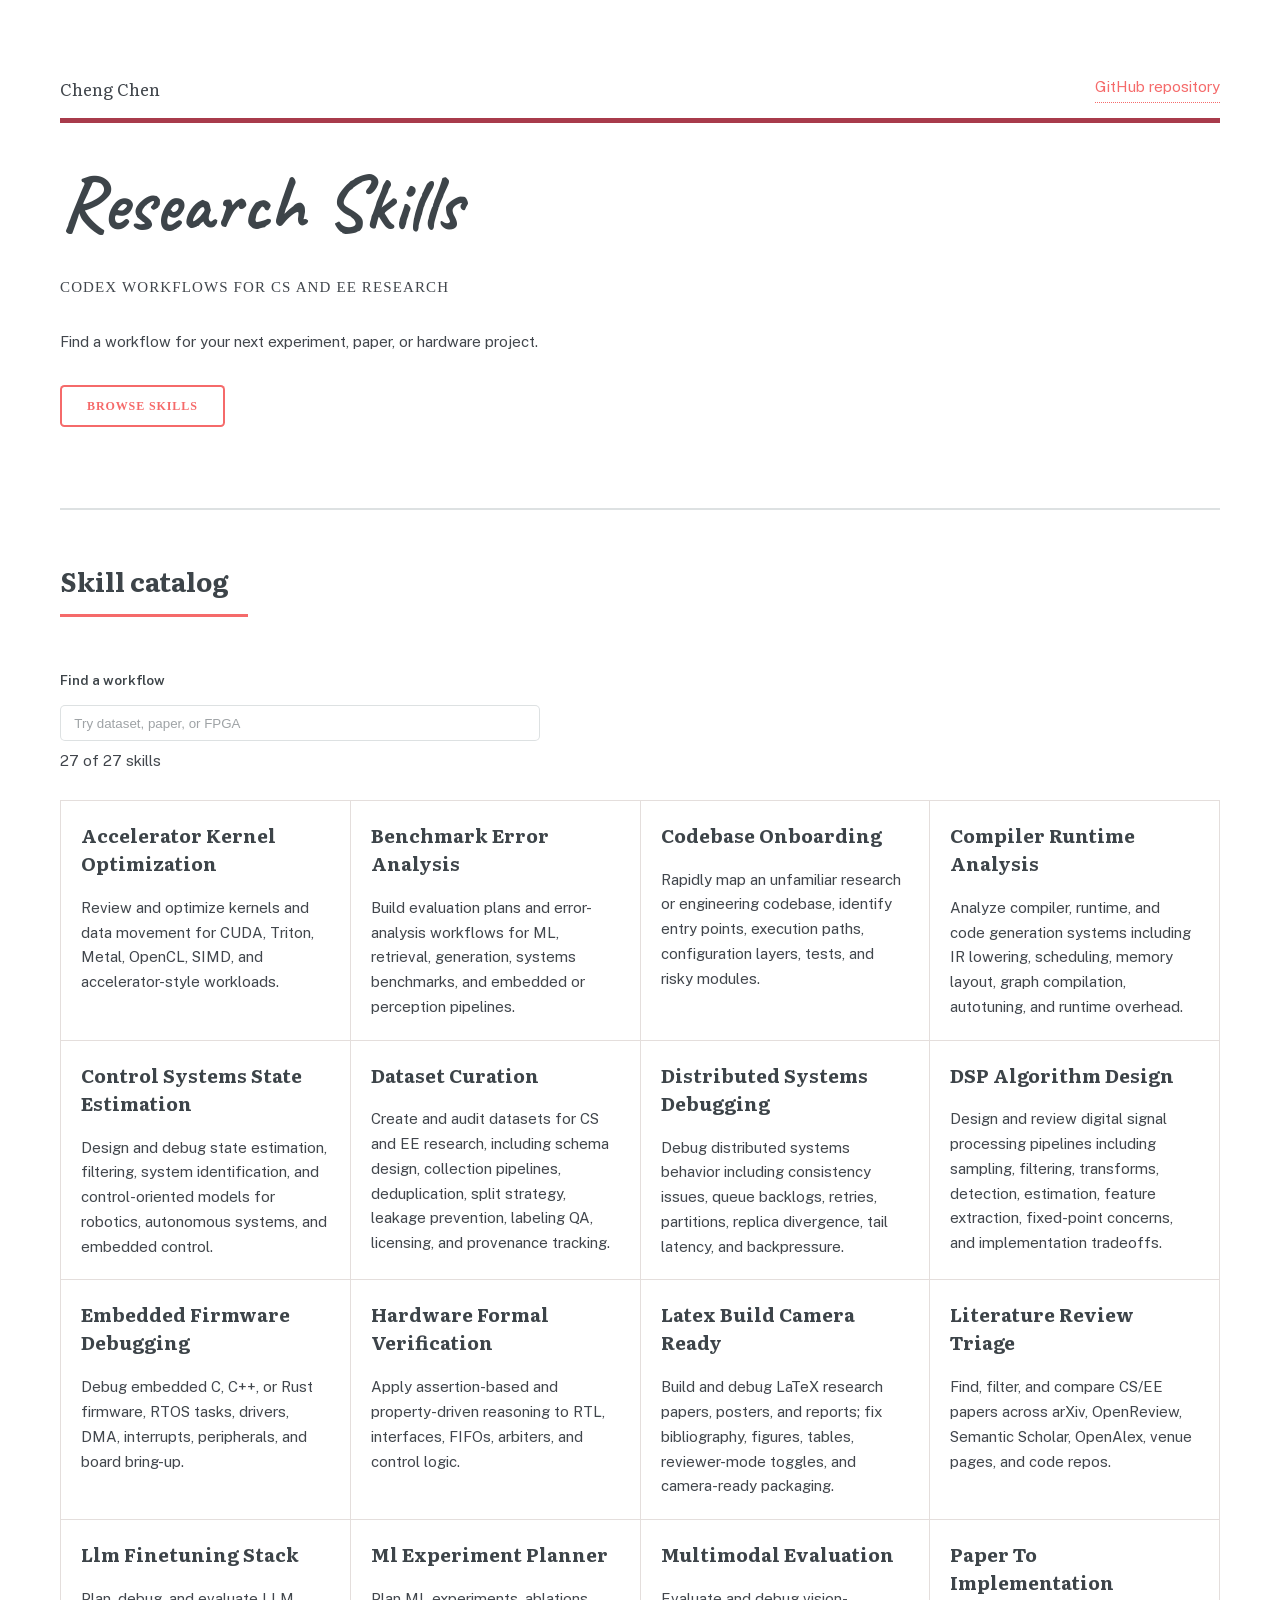
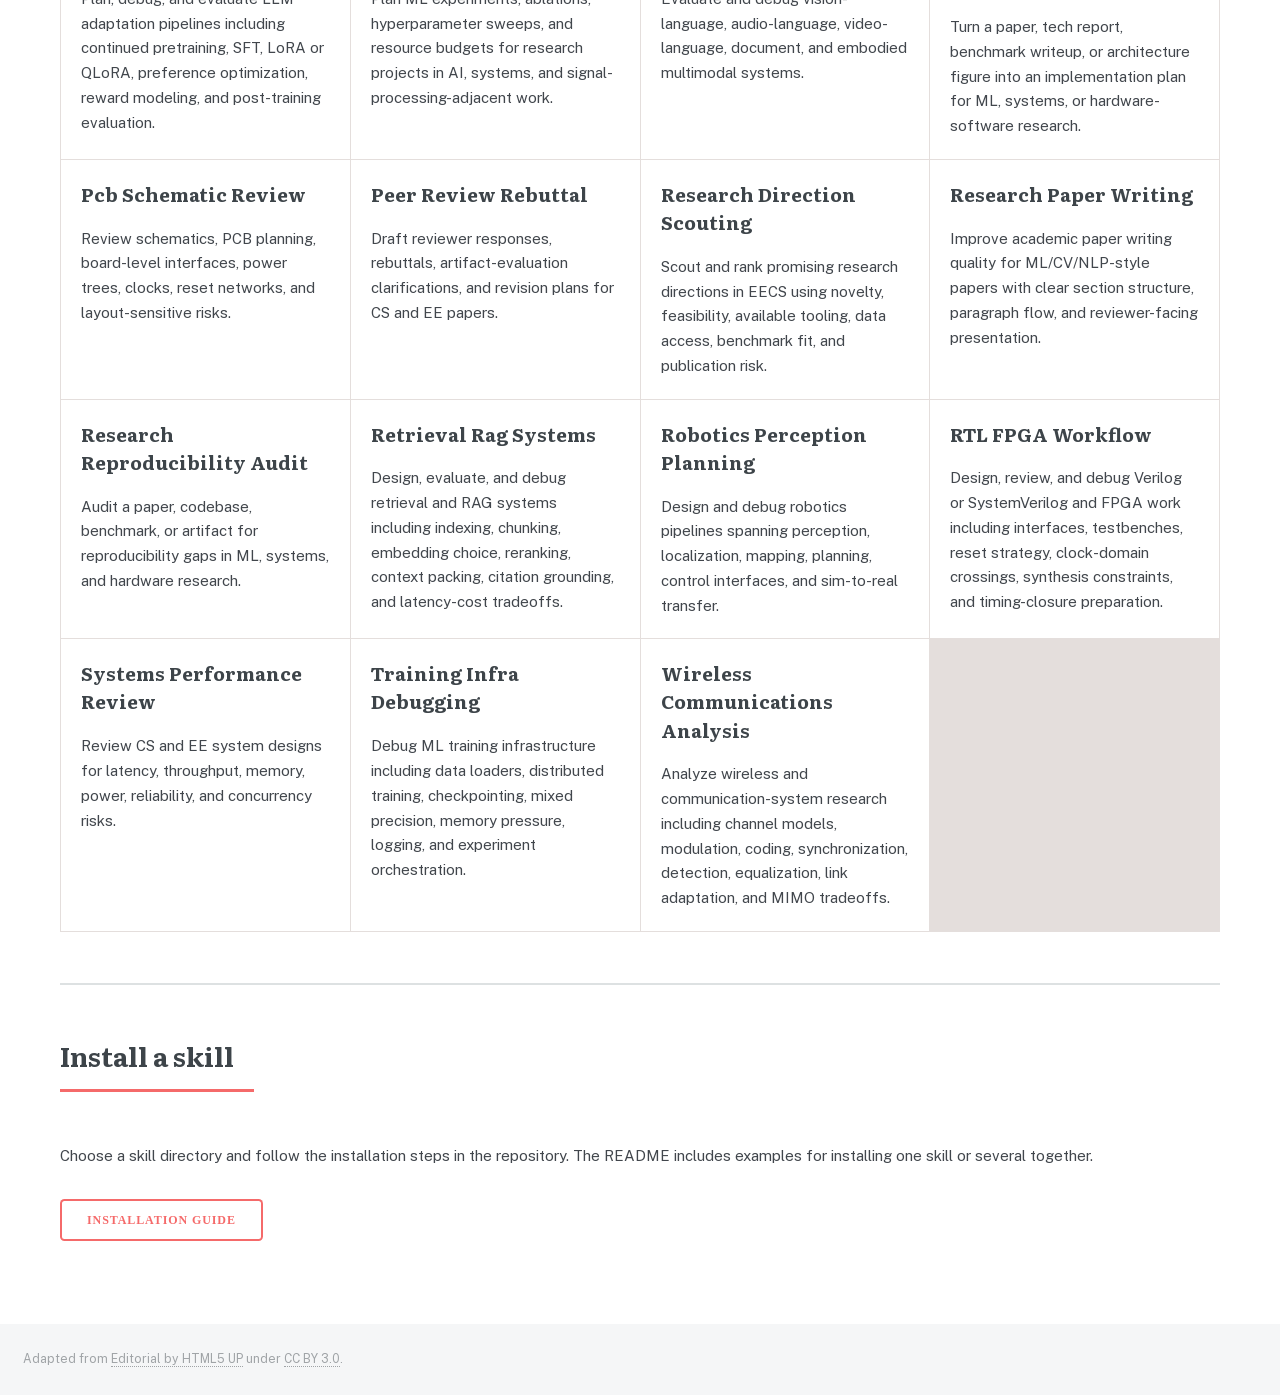
==== docs/showcase/index.html @ aec59385 "Add the refreshed Editorial skill catalog showcase" ====
<!DOCTYPE html>
<!-- Adapted from Editorial by HTML5 UP, CC BY 3.0. -->
<html lang="en">
<head>
  <meta charset="utf-8">
  <meta name="viewport" content="width=device-width, initial-scale=1">
  <meta name="description" content="Browse reusable Codex workflows for computer science and electrical engineering research.">
  <title>Research Skills · CS and EE workflows</title>
  <link rel="stylesheet" href="./assets/vendor/editorial/main.css">
  <link rel="stylesheet" href="./assets/css/project-templates.css?v=projects-2">
  <script defer src="./assets/js/skills-catalog.js"></script>
</head>
<body data-project="research-skills">
  <div id="wrapper">
    <main id="main">
      <div class="inner">
        <header id="header">
          <a href="https://ceasonen.github.io/#projects" class="logo">Cheng Chen</a>
          <a href="https://github.com/ceasonen/research-skills">GitHub repository</a>
        </header>
        <section id="banner">
          <div class="content">
            <header><h1>Research Skills</h1><p>Codex workflows for CS and EE research</p></header>
            <p>Find a workflow for your next experiment, paper, or hardware project.</p>
            <ul class="actions"><li><a href="#catalog" class="button big">Browse skills</a></li></ul>
          </div>
        </section>
        <section id="catalog">
          <header class="major"><h2>Skill catalog</h2></header>
          <div class="skill-search" id="catalog-controls" hidden>
            <label for="skill-query">Find a workflow</label>
            <input id="skill-query" type="search" placeholder="Try dataset, paper, or FPGA">
            <p id="skill-count" role="status"></p>
          </div>
          <div class="posts">
            <article data-skill>
              <h3><a href="https://github.com/ceasonen/research-skills/tree/main/skills/accelerator-kernel-optimization">Accelerator Kernel Optimization</a></h3>
              <p>Review and optimize kernels and data movement for CUDA, Triton, Metal, OpenCL, SIMD, and accelerator-style workloads.</p>
            </article>
            <article data-skill>
              <h3><a href="https://github.com/ceasonen/research-skills/tree/main/skills/benchmark-error-analysis">Benchmark Error Analysis</a></h3>
              <p>Build evaluation plans and error-analysis workflows for ML, retrieval, generation, systems benchmarks, and embedded or perception pipelines.</p>
            </article>
            <article data-skill>
              <h3><a href="https://github.com/ceasonen/research-skills/tree/main/skills/codebase-onboarding">Codebase Onboarding</a></h3>
              <p>Rapidly map an unfamiliar research or engineering codebase, identify entry points, execution paths, configuration layers, tests, and risky modules.</p>
            </article>
            <article data-skill>
              <h3><a href="https://github.com/ceasonen/research-skills/tree/main/skills/compiler-runtime-analysis">Compiler Runtime Analysis</a></h3>
              <p>Analyze compiler, runtime, and code generation systems including IR lowering, scheduling, memory layout, graph compilation, autotuning, and runtime overhead.</p>
            </article>
            <article data-skill>
              <h3><a href="https://github.com/ceasonen/research-skills/tree/main/skills/control-systems-state-estimation">Control Systems State Estimation</a></h3>
              <p>Design and debug state estimation, filtering, system identification, and control-oriented models for robotics, autonomous systems, and embedded control.</p>
            </article>
            <article data-skill>
              <h3><a href="https://github.com/ceasonen/research-skills/tree/main/skills/dataset-curation">Dataset Curation</a></h3>
              <p>Create and audit datasets for CS and EE research, including schema design, collection pipelines, deduplication, split strategy, leakage prevention, labeling QA, licensing, and provenance tracking.</p>
            </article>
            <article data-skill>
              <h3><a href="https://github.com/ceasonen/research-skills/tree/main/skills/distributed-systems-debugging">Distributed Systems Debugging</a></h3>
              <p>Debug distributed systems behavior including consistency issues, queue backlogs, retries, partitions, replica divergence, tail latency, and backpressure.</p>
            </article>
            <article data-skill>
              <h3><a href="https://github.com/ceasonen/research-skills/tree/main/skills/dsp-algorithm-design">DSP Algorithm Design</a></h3>
              <p>Design and review digital signal processing pipelines including sampling, filtering, transforms, detection, estimation, feature extraction, fixed-point concerns, and implementation tradeoffs.</p>
            </article>
            <article data-skill>
              <h3><a href="https://github.com/ceasonen/research-skills/tree/main/skills/embedded-firmware-debugging">Embedded Firmware Debugging</a></h3>
              <p>Debug embedded C, C++, or Rust firmware, RTOS tasks, drivers, DMA, interrupts, peripherals, and board bring-up.</p>
            </article>
            <article data-skill>
              <h3><a href="https://github.com/ceasonen/research-skills/tree/main/skills/hardware-formal-verification">Hardware Formal Verification</a></h3>
              <p>Apply assertion-based and property-driven reasoning to RTL, interfaces, FIFOs, arbiters, and control logic.</p>
            </article>
            <article data-skill>
              <h3><a href="https://github.com/ceasonen/research-skills/tree/main/skills/latex-build-camera-ready">Latex Build Camera Ready</a></h3>
              <p>Build and debug LaTeX research papers, posters, and reports; fix bibliography, figures, tables, reviewer-mode toggles, and camera-ready packaging.</p>
            </article>
            <article data-skill>
              <h3><a href="https://github.com/ceasonen/research-skills/tree/main/skills/literature-review-triage">Literature Review Triage</a></h3>
              <p>Find, filter, and compare CS/EE papers across arXiv, OpenReview, Semantic Scholar, OpenAlex, venue pages, and code repos.</p>
            </article>
            <article data-skill>
              <h3><a href="https://github.com/ceasonen/research-skills/tree/main/skills/llm-finetuning-stack">Llm Finetuning Stack</a></h3>
              <p>Plan, debug, and evaluate LLM adaptation pipelines including continued pretraining, SFT, LoRA or QLoRA, preference optimization, reward modeling, and post-training evaluation.</p>
            </article>
            <article data-skill>
              <h3><a href="https://github.com/ceasonen/research-skills/tree/main/skills/ml-experiment-planner">Ml Experiment Planner</a></h3>
              <p>Plan ML experiments, ablations, hyperparameter sweeps, and resource budgets for research projects in AI, systems, and signal-processing-adjacent work.</p>
            </article>
            <article data-skill>
              <h3><a href="https://github.com/ceasonen/research-skills/tree/main/skills/multimodal-evaluation">Multimodal Evaluation</a></h3>
              <p>Evaluate and debug vision-language, audio-language, video-language, document, and embodied multimodal systems.</p>
            </article>
            <article data-skill>
              <h3><a href="https://github.com/ceasonen/research-skills/tree/main/skills/paper-to-implementation">Paper To Implementation</a></h3>
              <p>Turn a paper, tech report, benchmark writeup, or architecture figure into an implementation plan for ML, systems, or hardware-software research.</p>
            </article>
            <article data-skill>
              <h3><a href="https://github.com/ceasonen/research-skills/tree/main/skills/pcb-schematic-review">Pcb Schematic Review</a></h3>
              <p>Review schematics, PCB planning, board-level interfaces, power trees, clocks, reset networks, and layout-sensitive risks.</p>
            </article>
            <article data-skill>
              <h3><a href="https://github.com/ceasonen/research-skills/tree/main/skills/peer-review-rebuttal">Peer Review Rebuttal</a></h3>
              <p>Draft reviewer responses, rebuttals, artifact-evaluation clarifications, and revision plans for CS and EE papers.</p>
            </article>
            <article data-skill>
              <h3><a href="https://github.com/ceasonen/research-skills/tree/main/skills/research-direction-scouting">Research Direction Scouting</a></h3>
              <p>Scout and rank promising research directions in EECS using novelty, feasibility, available tooling, data access, benchmark fit, and publication risk.</p>
            </article>
            <article data-skill>
              <h3><a href="https://github.com/ceasonen/research-skills/tree/main/skills/research-paper-writing">Research Paper Writing</a></h3>
              <p>Improve academic paper writing quality for ML/CV/NLP-style papers with clear section structure, paragraph flow, and reviewer-facing presentation.</p>
            </article>
            <article data-skill>
              <h3><a href="https://github.com/ceasonen/research-skills/tree/main/skills/research-reproducibility-audit">Research Reproducibility Audit</a></h3>
              <p>Audit a paper, codebase, benchmark, or artifact for reproducibility gaps in ML, systems, and hardware research.</p>
            </article>
            <article data-skill>
              <h3><a href="https://github.com/ceasonen/research-skills/tree/main/skills/retrieval-rag-systems">Retrieval Rag Systems</a></h3>
              <p>Design, evaluate, and debug retrieval and RAG systems including indexing, chunking, embedding choice, reranking, context packing, citation grounding, and latency-cost tradeoffs.</p>
            </article>
            <article data-skill>
              <h3><a href="https://github.com/ceasonen/research-skills/tree/main/skills/robotics-perception-planning">Robotics Perception Planning</a></h3>
              <p>Design and debug robotics pipelines spanning perception, localization, mapping, planning, control interfaces, and sim-to-real transfer.</p>
            </article>
            <article data-skill>
              <h3><a href="https://github.com/ceasonen/research-skills/tree/main/skills/rtl-fpga-workflow">RTL FPGA Workflow</a></h3>
              <p>Design, review, and debug Verilog or SystemVerilog and FPGA work including interfaces, testbenches, reset strategy, clock-domain crossings, synthesis constraints, and timing-closure preparation.</p>
            </article>
            <article data-skill>
              <h3><a href="https://github.com/ceasonen/research-skills/tree/main/skills/systems-performance-review">Systems Performance Review</a></h3>
              <p>Review CS and EE system designs for latency, throughput, memory, power, reliability, and concurrency risks.</p>
            </article>
            <article data-skill>
              <h3><a href="https://github.com/ceasonen/research-skills/tree/main/skills/training-infra-debugging">Training Infra Debugging</a></h3>
              <p>Debug ML training infrastructure including data loaders, distributed training, checkpointing, mixed precision, memory pressure, logging, and experiment orchestration.</p>
            </article>
            <article data-skill>
              <h3><a href="https://github.com/ceasonen/research-skills/tree/main/skills/wireless-communications-analysis">Wireless Communications Analysis</a></h3>
              <p>Analyze wireless and communication-system research including channel models, modulation, coding, synchronization, detection, equalization, link adaptation, and MIMO tradeoffs.</p>
            </article>
          </div>
        </section>
        <section id="installation">
          <header class="major"><h2>Install a skill</h2></header>
          <p>Choose a skill directory and follow the installation steps in the repository. The README includes examples for installing one skill or several together.</p>
          <ul class="actions"><li><a class="button" href="https://github.com/ceasonen/research-skills#install-from-github">Installation guide</a></li></ul>
        </section>
      </div>
    </main>
    <aside id="sidebar">
      <div class="inner">
        <nav id="menu" aria-label="Research Skills">
          <header class="major"><h2>Research Skills</h2></header>
          <ul><li><a href="#banner">Overview</a></li><li><a href="#catalog">Catalog</a></li><li><a href="#installation">Installation</a></li></ul>
        </nav>
        <footer id="footer">
          <p class="copyright">Adapted from <a href="https://html5up.net/editorial">Editorial by HTML5 UP</a> under <a href="https://creativecommons.org/licenses/by/3.0/">CC BY 3.0</a>.</p>
        </footer>
      </div>
    </aside>
  </div>
</body>
</html>
---- docs/showcase/assets/vendor/editorial/main.css ----
/*
	Editorial by HTML5 UP
	html5up.net | @ajlkn
	Free for personal and commercial use under the CCA 3.0 license (html5up.net/license)
*/
html, body, div, span, applet, object,
iframe, h1, h2, h3, h4, h5, h6, p, blockquote,
pre, a, abbr, acronym, address, big, cite,
code, del, dfn, em, img, ins, kbd, q, s, samp,
small, strike, strong, sub, sup, tt, var, b,
u, i, center, dl, dt, dd, ol, ul, li, fieldset,
form, label, legend, table, caption, tbody,
tfoot, thead, tr, th, td, article, aside,
canvas, details, embed, figure, figcaption,
footer, header, hgroup, menu, nav, output, ruby,
section, summary, time, mark, audio, video {
  margin: 0;
  padding: 0;
  border: 0;
  font-size: 100%;
  font: inherit;
  vertical-align: baseline; }

article, aside, details, figcaption, figure,
footer, header, hgroup, menu, nav, section {
  display: block; }

body {
  line-height: 1; }

ol, ul {
  list-style: none; }

blockquote, q {
  quotes: none; }
  blockquote:before, blockquote:after, q:before, q:after {
    content: '';
    content: none; }

table {
  border-collapse: collapse;
  border-spacing: 0; }

body {
  -webkit-text-size-adjust: none; }

mark {
  background-color: transparent;
  color: inherit; }

input::-moz-focus-inner {
  border: 0;
  padding: 0; }

input, select, textarea {
  -moz-appearance: none;
  -webkit-appearance: none;
  -ms-appearance: none;
  appearance: none; }

/* Basic */
@-ms-viewport {
  width: device-width; }

body {
  -ms-overflow-style: scrollbar; }

@media screen and (max-width: 480px) {
  html, body {
    min-width: 320px; } }

html {
  box-sizing: border-box; }

*, *:before, *:after {
  box-sizing: inherit; }

body {
  background: #ffffff; }
  body.is-preload *, body.is-preload *:before, body.is-preload *:after, body.is-resizing *, body.is-resizing *:before, body.is-resizing *:after {
    -moz-animation: none !important;
    -webkit-animation: none !important;
    -ms-animation: none !important;
    animation: none !important;
    -moz-transition: none !important;
    -webkit-transition: none !important;
    -ms-transition: none !important;
    transition: none !important; }

/* Type */
body, input, select, textarea {
  color: #7f888f;
  font-family: "Open Sans", sans-serif;
  font-size: 13pt;
  font-weight: 400;
  line-height: 1.65; }
  @media screen and (max-width: 1680px) {
    body, input, select, textarea {
      font-size: 11pt; } }
  @media screen and (max-width: 1280px) {
    body, input, select, textarea {
      font-size: 10pt; } }
  @media screen and (max-width: 360px) {
    body, input, select, textarea {
      font-size: 9pt; } }

a {
  -moz-transition: color 0.2s ease-in-out, border-bottom-color 0.2s ease-in-out;
  -webkit-transition: color 0.2s ease-in-out, border-bottom-color 0.2s ease-in-out;
  -ms-transition: color 0.2s ease-in-out, border-bottom-color 0.2s ease-in-out;
  transition: color 0.2s ease-in-out, border-bottom-color 0.2s ease-in-out;
  border-bottom: dotted 1px;
  color: #f56a6a;
  text-decoration: none; }
  a:hover {
    border-bottom-color: #f56a6a;
    color: #f56a6a !important; }
    a:hover strong {
      color: inherit; }

strong, b {
  color: #3d4449;
  font-weight: 600; }

em, i {
  font-style: italic; }

p {
  margin: 0 0 2em 0; }

h1, h2, h3, h4, h5, h6 {
  color: #3d4449;
  font-family: "Roboto Slab", serif;
  font-weight: 700;
  line-height: 1.5;
  margin: 0 0 1em 0; }
  h1 a, h2 a, h3 a, h4 a, h5 a, h6 a {
    color: inherit;
    text-decoration: none;
    border-bottom: 0; }

h1 {
  font-size: 4em;
  margin: 0 0 0.5em 0;
  line-height: 1.3; }

h2 {
  font-size: 1.75em; }

h3 {
  font-size: 1.25em; }

h4 {
  font-size: 1.1em; }

h5 {
  font-size: 0.9em; }

h6 {
  font-size: 0.7em; }

@media screen and (max-width: 1680px) {
  h1 {
    font-size: 3.5em; } }

@media screen and (max-width: 980px) {
  h1 {
    font-size: 3.25em; } }

@media screen and (max-width: 736px) {
  h1 {
    font-size: 2em;
    line-height: 1.4; }
  h2 {
    font-size: 1.5em; } }

sub {
  font-size: 0.8em;
  position: relative;
  top: 0.5em; }

sup {
  font-size: 0.8em;
  position: relative;
  top: -0.5em; }

blockquote {
  border-left: solid 3px rgba(210, 215, 217, 0.75);
  font-style: italic;
  margin: 0 0 2em 0;
  padding: 0.5em 0 0.5em 2em; }

code {
  background: rgba(230, 235, 237, 0.25);
  border-radius: 0.375em;
  border: solid 1px rgba(210, 215, 217, 0.75);
  font-family: "Courier New", monospace;
  font-size: 0.9em;
  margin: 0 0.25em;
  padding: 0.25em 0.65em; }

pre {
  -webkit-overflow-scrolling: touch;
  font-family: "Courier New", monospace;
  font-size: 0.9em;
  margin: 0 0 2em 0; }
  pre code {
    display: block;
    line-height: 1.75;
    padding: 1em 1.5em;
    overflow-x: auto; }

hr {
  border: 0;
  border-bottom: solid 1px rgba(210, 215, 217, 0.75);
  margin: 2em 0; }
  hr.major {
    margin: 3em 0; }

.align-left {
  text-align: left; }

.align-center {
  text-align: center; }

.align-right {
  text-align: right; }

/* Row */
.row {
  display: flex;
  flex-wrap: wrap;
  box-sizing: border-box;
  align-items: stretch; }
  .row > * {
    box-sizing: border-box; }
  .row.gtr-uniform > * > :last-child {
    margin-bottom: 0; }
  .row.aln-left {
    justify-content: flex-start; }
  .row.aln-center {
    justify-content: center; }
  .row.aln-right {
    justify-content: flex-end; }
  .row.aln-top {
    align-items: flex-start; }
  .row.aln-middle {
    align-items: center; }
  .row.aln-bottom {
    align-items: flex-end; }
  .row > .imp {
    order: -1; }
  .row > .col-1 {
    width: 8.33333%; }
  .row > .off-1 {
    margin-left: 8.33333%; }
  .row > .col-2 {
    width: 16.66667%; }
  .row > .off-2 {
    margin-left: 16.66667%; }
  .row > .col-3 {
    width: 25%; }
  .row > .off-3 {
    margin-left: 25%; }
  .row > .col-4 {
    width: 33.33333%; }
  .row > .off-4 {
    margin-left: 33.33333%; }
  .row > .col-5 {
    width: 41.66667%; }
  .row > .off-5 {
    margin-left: 41.66667%; }
  .row > .col-6 {
    width: 50%; }
  .row > .off-6 {
    margin-left: 50%; }
  .row > .col-7 {
    width: 58.33333%; }
  .row > .off-7 {
    margin-left: 58.33333%; }
  .row > .col-8 {
    width: 66.66667%; }
  .row > .off-8 {
    margin-left: 66.66667%; }
  .row > .col-9 {
    width: 75%; }
  .row > .off-9 {
    margin-left: 75%; }
  .row > .col-10 {
    width: 83.33333%; }
  .row > .off-10 {
    margin-left: 83.33333%; }
  .row > .col-11 {
    width: 91.66667%; }
  .row > .off-11 {
    margin-left: 91.66667%; }
  .row > .col-12 {
    width: 100%; }
  .row > .off-12 {
    margin-left: 100%; }
  .row.gtr-0 {
    margin-top: 0;
    margin-left: 0em; }
    .row.gtr-0 > * {
      padding: 0 0 0 0em; }
    .row.gtr-0.gtr-uniform {
      margin-top: 0em; }
      .row.gtr-0.gtr-uniform > * {
        padding-top: 0em; }
  .row.gtr-25 {
    margin-top: 0;
    margin-left: -0.375em; }
    .row.gtr-25 > * {
      padding: 0 0 0 0.375em; }
    .row.gtr-25.gtr-uniform {
      margin-top: -0.375em; }
      .row.gtr-25.gtr-uniform > * {
        padding-top: 0.375em; }
  .row.gtr-50 {
    margin-top: 0;
    margin-left: -0.75em; }
    .row.gtr-50 > * {
      padding: 0 0 0 0.75em; }
    .row.gtr-50.gtr-uniform {
      margin-top: -0.75em; }
      .row.gtr-50.gtr-uniform > * {
        padding-top: 0.75em; }
  .row {
    margin-top: 0;
    margin-left: -1.5em; }
    .row > * {
      padding: 0 0 0 1.5em; }
    .row.gtr-uniform {
      margin-top: -1.5em; }
      .row.gtr-uniform > * {
        padding-top: 1.5em; }
  .row.gtr-150 {
    margin-top: 0;
    margin-left: -2.25em; }
    .row.gtr-150 > * {
      padding: 0 0 0 2.25em; }
    .row.gtr-150.gtr-uniform {
      margin-top: -2.25em; }
      .row.gtr-150.gtr-uniform > * {
        padding-top: 2.25em; }
  .row.gtr-200 {
    margin-top: 0;
    margin-left: -3em; }
    .row.gtr-200 > * {
      padding: 0 0 0 3em; }
    .row.gtr-200.gtr-uniform {
      margin-top: -3em; }
      .row.gtr-200.gtr-uniform > * {
        padding-top: 3em; }
  @media screen and (max-width: 1680px) {
    .row {
      display: flex;
      flex-wrap: wrap;
      box-sizing: border-box;
      align-items: stretch; }
      .row > * {
        box-sizing: border-box; }
      .row.gtr-uniform > * > :last-child {
        margin-bottom: 0; }
      .row.aln-left {
        justify-content: flex-start; }
      .row.aln-center {
        justify-content: center; }
      .row.aln-right {
        justify-content: flex-end; }
      .row.aln-top {
        align-items: flex-start; }
      .row.aln-middle {
        align-items: center; }
      .row.aln-bottom {
        align-items: flex-end; }
      .row > .imp-xlarge {
        order: -1; }
      .row > .col-1-xlarge {
        width: 8.33333%; }
      .row > .off-1-xlarge {
        margin-left: 8.33333%; }
      .row > .col-2-xlarge {
        width: 16.66667%; }
      .row > .off-2-xlarge {
        margin-left: 16.66667%; }
      .row > .col-3-xlarge {
        width: 25%; }
      .row > .off-3-xlarge {
        margin-left: 25%; }
      .row > .col-4-xlarge {
        width: 33.33333%; }
      .row > .off-4-xlarge {
        margin-left: 33.33333%; }
      .row > .col-5-xlarge {
        width: 41.66667%; }
      .row > .off-5-xlarge {
        margin-left: 41.66667%; }
      .row > .col-6-xlarge {
        width: 50%; }
      .row > .off-6-xlarge {
        margin-left: 50%; }
      .row > .col-7-xlarge {
        width: 58.33333%; }
      .row > .off-7-xlarge {
        margin-left: 58.33333%; }
      .row > .col-8-xlarge {
        width: 66.66667%; }
      .row > .off-8-xlarge {
        margin-left: 66.66667%; }
      .row > .col-9-xlarge {
        width: 75%; }
      .row > .off-9-xlarge {
        margin-left: 75%; }
      .row > .col-10-xlarge {
        width: 83.33333%; }
      .row > .off-10-xlarge {
        margin-left: 83.33333%; }
      .row > .col-11-xlarge {
        width: 91.66667%; }
      .row > .off-11-xlarge {
        margin-left: 91.66667%; }
      .row > .col-12-xlarge {
        width: 100%; }
      .row > .off-12-xlarge {
        margin-left: 100%; }
      .row.gtr-0 {
        margin-top: 0;
        margin-left: 0em; }
        .row.gtr-0 > * {
          padding: 0 0 0 0em; }
        .row.gtr-0.gtr-uniform {
          margin-top: 0em; }
          .row.gtr-0.gtr-uniform > * {
            padding-top: 0em; }
      .row.gtr-25 {
        margin-top: 0;
        margin-left: -0.375em; }
        .row.gtr-25 > * {
          padding: 0 0 0 0.375em; }
        .row.gtr-25.gtr-uniform {
          margin-top: -0.375em; }
          .row.gtr-25.gtr-uniform > * {
            padding-top: 0.375em; }
      .row.gtr-50 {
        margin-top: 0;
        margin-left: -0.75em; }
        .row.gtr-50 > * {
          padding: 0 0 0 0.75em; }
        .row.gtr-50.gtr-uniform {
          margin-top: -0.75em; }
          .row.gtr-50.gtr-uniform > * {
            padding-top: 0.75em; }
      .row {
        margin-top: 0;
        margin-left: -1.5em; }
        .row > * {
          padding: 0 0 0 1.5em; }
        .row.gtr-uniform {
          margin-top: -1.5em; }
          .row.gtr-uniform > * {
            padding-top: 1.5em; }
      .row.gtr-150 {
        margin-top: 0;
        margin-left: -2.25em; }
        .row.gtr-150 > * {
          padding: 0 0 0 2.25em; }
        .row.gtr-150.gtr-uniform {
          margin-top: -2.25em; }
          .row.gtr-150.gtr-uniform > * {
            padding-top: 2.25em; }
      .row.gtr-200 {
        margin-top: 0;
        margin-left: -3em; }
        .row.gtr-200 > * {
          padding: 0 0 0 3em; }
        .row.gtr-200.gtr-uniform {
          margin-top: -3em; }
          .row.gtr-200.gtr-uniform > * {
            padding-top: 3em; } }
  @media screen and (max-width: 1280px) {
    .row {
      display: flex;
      flex-wrap: wrap;
      box-sizing: border-box;
      align-items: stretch; }
      .row > * {
        box-sizing: border-box; }
      .row.gtr-uniform > * > :last-child {
        margin-bottom: 0; }
      .row.aln-left {
        justify-content: flex-start; }
      .row.aln-center {
        justify-content: center; }
      .row.aln-right {
        justify-content: flex-end; }
      .row.aln-top {
        align-items: flex-start; }
      .row.aln-middle {
        align-items: center; }
      .row.aln-bottom {
        align-items: flex-end; }
      .row > .imp-large {
        order: -1; }
      .row > .col-1-large {
        width: 8.33333%; }
      .row > .off-1-large {
        margin-left: 8.33333%; }
      .row > .col-2-large {
        width: 16.66667%; }
      .row > .off-2-large {
        margin-left: 16.66667%; }
      .row > .col-3-large {
        width: 25%; }
      .row > .off-3-large {
        margin-left: 25%; }
      .row > .col-4-large {
        width: 33.33333%; }
      .row > .off-4-large {
        margin-left: 33.33333%; }
      .row > .col-5-large {
        width: 41.66667%; }
      .row > .off-5-large {
        margin-left: 41.66667%; }
      .row > .col-6-large {
        width: 50%; }
      .row > .off-6-large {
        margin-left: 50%; }
      .row > .col-7-large {
        width: 58.33333%; }
      .row > .off-7-large {
        margin-left: 58.33333%; }
      .row > .col-8-large {
        width: 66.66667%; }
      .row > .off-8-large {
        margin-left: 66.66667%; }
      .row > .col-9-large {
        width: 75%; }
      .row > .off-9-large {
        margin-left: 75%; }
      .row > .col-10-large {
        width: 83.33333%; }
      .row > .off-10-large {
        margin-left: 83.33333%; }
      .row > .col-11-large {
        width: 91.66667%; }
      .row > .off-11-large {
        margin-left: 91.66667%; }
      .row > .col-12-large {
        width: 100%; }
      .row > .off-12-large {
        margin-left: 100%; }
      .row.gtr-0 {
        margin-top: 0;
        margin-left: 0em; }
        .row.gtr-0 > * {
          padding: 0 0 0 0em; }
        .row.gtr-0.gtr-uniform {
          margin-top: 0em; }
          .row.gtr-0.gtr-uniform > * {
            padding-top: 0em; }
      .row.gtr-25 {
        margin-top: 0;
        margin-left: -0.375em; }
        .row.gtr-25 > * {
          padding: 0 0 0 0.375em; }
        .row.gtr-25.gtr-uniform {
          margin-top: -0.375em; }
          .row.gtr-25.gtr-uniform > * {
            padding-top: 0.375em; }
      .row.gtr-50 {
        margin-top: 0;
        margin-left: -0.75em; }
        .row.gtr-50 > * {
          padding: 0 0 0 0.75em; }
        .row.gtr-50.gtr-uniform {
          margin-top: -0.75em; }
          .row.gtr-50.gtr-uniform > * {
            padding-top: 0.75em; }
      .row {
        margin-top: 0;
        margin-left: -1.5em; }
        .row > * {
          padding: 0 0 0 1.5em; }
        .row.gtr-uniform {
          margin-top: -1.5em; }
          .row.gtr-uniform > * {
            padding-top: 1.5em; }
      .row.gtr-150 {
        margin-top: 0;
        margin-left: -2.25em; }
        .row.gtr-150 > * {
          padding: 0 0 0 2.25em; }
        .row.gtr-150.gtr-uniform {
          margin-top: -2.25em; }
          .row.gtr-150.gtr-uniform > * {
            padding-top: 2.25em; }
      .row.gtr-200 {
        margin-top: 0;
        margin-left: -3em; }
        .row.gtr-200 > * {
          padding: 0 0 0 3em; }
        .row.gtr-200.gtr-uniform {
          margin-top: -3em; }
          .row.gtr-200.gtr-uniform > * {
            padding-top: 3em; } }
  @media screen and (max-width: 980px) {
    .row {
      display: flex;
      flex-wrap: wrap;
      box-sizing: border-box;
      align-items: stretch; }
      .row > * {
        box-sizing: border-box; }
      .row.gtr-uniform > * > :last-child {
        margin-bottom: 0; }
      .row.aln-left {
        justify-content: flex-start; }
      .row.aln-center {
        justify-content: center; }
      .row.aln-right {
        justify-content: flex-end; }
      .row.aln-top {
        align-items: flex-start; }
      .row.aln-middle {
        align-items: center; }
      .row.aln-bottom {
        align-items: flex-end; }
      .row > .imp-medium {
        order: -1; }
      .row > .col-1-medium {
        width: 8.33333%; }
      .row > .off-1-medium {
        margin-left: 8.33333%; }
      .row > .col-2-medium {
        width: 16.66667%; }
      .row > .off-2-medium {
        margin-left: 16.66667%; }
      .row > .col-3-medium {
        width: 25%; }
      .row > .off-3-medium {
        margin-left: 25%; }
      .row > .col-4-medium {
        width: 33.33333%; }
      .row > .off-4-medium {
        margin-left: 33.33333%; }
      .row > .col-5-medium {
        width: 41.66667%; }
      .row > .off-5-medium {
        margin-left: 41.66667%; }
      .row > .col-6-medium {
        width: 50%; }
      .row > .off-6-medium {
        margin-left: 50%; }
      .row > .col-7-medium {
        width: 58.33333%; }
      .row > .off-7-medium {
        margin-left: 58.33333%; }
      .row > .col-8-medium {
        width: 66.66667%; }
      .row > .off-8-medium {
        margin-left: 66.66667%; }
      .row > .col-9-medium {
        width: 75%; }
      .row > .off-9-medium {
        margin-left: 75%; }
      .row > .col-10-medium {
        width: 83.33333%; }
      .row > .off-10-medium {
        margin-left: 83.33333%; }
      .row > .col-11-medium {
        width: 91.66667%; }
      .row > .off-11-medium {
        margin-left: 91.66667%; }
      .row > .col-12-medium {
        width: 100%; }
      .row > .off-12-medium {
        margin-left: 100%; }
      .row.gtr-0 {
        margin-top: 0;
        margin-left: 0em; }
        .row.gtr-0 > * {
          padding: 0 0 0 0em; }
        .row.gtr-0.gtr-uniform {
          margin-top: 0em; }
          .row.gtr-0.gtr-uniform > * {
            padding-top: 0em; }
      .row.gtr-25 {
        margin-top: 0;
        margin-left: -0.375em; }
        .row.gtr-25 > * {
          padding: 0 0 0 0.375em; }
        .row.gtr-25.gtr-uniform {
          margin-top: -0.375em; }
          .row.gtr-25.gtr-uniform > * {
            padding-top: 0.375em; }
      .row.gtr-50 {
        margin-top: 0;
        margin-left: -0.75em; }
        .row.gtr-50 > * {
          padding: 0 0 0 0.75em; }
        .row.gtr-50.gtr-uniform {
          margin-top: -0.75em; }
          .row.gtr-50.gtr-uniform > * {
            padding-top: 0.75em; }
      .row {
        margin-top: 0;
        margin-left: -1.5em; }
        .row > * {
          padding: 0 0 0 1.5em; }
        .row.gtr-uniform {
          margin-top: -1.5em; }
          .row.gtr-uniform > * {
            padding-top: 1.5em; }
      .row.gtr-150 {
        margin-top: 0;
        margin-left: -2.25em; }
        .row.gtr-150 > * {
          padding: 0 0 0 2.25em; }
        .row.gtr-150.gtr-uniform {
          margin-top: -2.25em; }
          .row.gtr-150.gtr-uniform > * {
            padding-top: 2.25em; }
      .row.gtr-200 {
        margin-top: 0;
        margin-left: -3em; }
        .row.gtr-200 > * {
          padding: 0 0 0 3em; }
        .row.gtr-200.gtr-uniform {
          margin-top: -3em; }
          .row.gtr-200.gtr-uniform > * {
            padding-top: 3em; } }
  @media screen and (max-width: 736px) {
    .row {
      display: flex;
      flex-wrap: wrap;
      box-sizing: border-box;
      align-items: stretch; }
      .row > * {
        box-sizing: border-box; }
      .row.gtr-uniform > * > :last-child {
        margin-bottom: 0; }
      .row.aln-left {
        justify-content: flex-start; }
      .row.aln-center {
        justify-content: center; }
      .row.aln-right {
        justify-content: flex-end; }
      .row.aln-top {
        align-items: flex-start; }
      .row.aln-middle {
        align-items: center; }
      .row.aln-bottom {
        align-items: flex-end; }
      .row > .imp-small {
        order: -1; }
      .row > .col-1-small {
        width: 8.33333%; }
      .row > .off-1-small {
        margin-left: 8.33333%; }
      .row > .col-2-small {
        width: 16.66667%; }
      .row > .off-2-small {
        margin-left: 16.66667%; }
      .row > .col-3-small {
        width: 25%; }
      .row > .off-3-small {
        margin-left: 25%; }
      .row > .col-4-small {
        width: 33.33333%; }
      .row > .off-4-small {
        margin-left: 33.33333%; }
      .row > .col-5-small {
        width: 41.66667%; }
      .row > .off-5-small {
        margin-left: 41.66667%; }
      .row > .col-6-small {
        width: 50%; }
      .row > .off-6-small {
        margin-left: 50%; }
      .row > .col-7-small {
        width: 58.33333%; }
      .row > .off-7-small {
        margin-left: 58.33333%; }
      .row > .col-8-small {
        width: 66.66667%; }
      .row > .off-8-small {
        margin-left: 66.66667%; }
      .row > .col-9-small {
        width: 75%; }
      .row > .off-9-small {
        margin-left: 75%; }
      .row > .col-10-small {
        width: 83.33333%; }
      .row > .off-10-small {
        margin-left: 83.33333%; }
      .row > .col-11-small {
        width: 91.66667%; }
      .row > .off-11-small {
        margin-left: 91.66667%; }
      .row > .col-12-small {
        width: 100%; }
      .row > .off-12-small {
        margin-left: 100%; }
      .row.gtr-0 {
        margin-top: 0;
        margin-left: 0em; }
        .row.gtr-0 > * {
          padding: 0 0 0 0em; }
        .row.gtr-0.gtr-uniform {
          margin-top: 0em; }
          .row.gtr-0.gtr-uniform > * {
            padding-top: 0em; }
      .row.gtr-25 {
        margin-top: 0;
        margin-left: -0.375em; }
        .row.gtr-25 > * {
          padding: 0 0 0 0.375em; }
        .row.gtr-25.gtr-uniform {
          margin-top: -0.375em; }
          .row.gtr-25.gtr-uniform > * {
            padding-top: 0.375em; }
      .row.gtr-50 {
        margin-top: 0;
        margin-left: -0.75em; }
        .row.gtr-50 > * {
          padding: 0 0 0 0.75em; }
        .row.gtr-50.gtr-uniform {
          margin-top: -0.75em; }
          .row.gtr-50.gtr-uniform > * {
            padding-top: 0.75em; }
      .row {
        margin-top: 0;
        margin-left: -1.5em; }
        .row > * {
          padding: 0 0 0 1.5em; }
        .row.gtr-uniform {
          margin-top: -1.5em; }
          .row.gtr-uniform > * {
            padding-top: 1.5em; }
      .row.gtr-150 {
        margin-top: 0;
        margin-left: -2.25em; }
        .row.gtr-150 > * {
          padding: 0 0 0 2.25em; }
        .row.gtr-150.gtr-uniform {
          margin-top: -2.25em; }
          .row.gtr-150.gtr-uniform > * {
            padding-top: 2.25em; }
      .row.gtr-200 {
        margin-top: 0;
        margin-left: -3em; }
        .row.gtr-200 > * {
          padding: 0 0 0 3em; }
        .row.gtr-200.gtr-uniform {
          margin-top: -3em; }
          .row.gtr-200.gtr-uniform > * {
            padding-top: 3em; } }
  @media screen and (max-width: 480px) {
    .row {
      display: flex;
      flex-wrap: wrap;
      box-sizing: border-box;
      align-items: stretch; }
      .row > * {
        box-sizing: border-box; }
      .row.gtr-uniform > * > :last-child {
        margin-bottom: 0; }
      .row.aln-left {
        justify-content: flex-start; }
      .row.aln-center {
        justify-content: center; }
      .row.aln-right {
        justify-content: flex-end; }
      .row.aln-top {
        align-items: flex-start; }
      .row.aln-middle {
        align-items: center; }
      .row.aln-bottom {
        align-items: flex-end; }
      .row > .imp-xsmall {
        order: -1; }
      .row > .col-1-xsmall {
        width: 8.33333%; }
      .row > .off-1-xsmall {
        margin-left: 8.33333%; }
      .row > .col-2-xsmall {
        width: 16.66667%; }
      .row > .off-2-xsmall {
        margin-left: 16.66667%; }
      .row > .col-3-xsmall {
        width: 25%; }
      .row > .off-3-xsmall {
        margin-left: 25%; }
      .row > .col-4-xsmall {
        width: 33.33333%; }
      .row > .off-4-xsmall {
        margin-left: 33.33333%; }
      .row > .col-5-xsmall {
        width: 41.66667%; }
      .row > .off-5-xsmall {
        margin-left: 41.66667%; }
      .row > .col-6-xsmall {
        width: 50%; }
      .row > .off-6-xsmall {
        margin-left: 50%; }
      .row > .col-7-xsmall {
        width: 58.33333%; }
      .row > .off-7-xsmall {
        margin-left: 58.33333%; }
      .row > .col-8-xsmall {
        width: 66.66667%; }
      .row > .off-8-xsmall {
        margin-left: 66.66667%; }
      .row > .col-9-xsmall {
        width: 75%; }
      .row > .off-9-xsmall {
        margin-left: 75%; }
      .row > .col-10-xsmall {
        width: 83.33333%; }
      .row > .off-10-xsmall {
        margin-left: 83.33333%; }
      .row > .col-11-xsmall {
        width: 91.66667%; }
      .row > .off-11-xsmall {
        margin-left: 91.66667%; }
      .row > .col-12-xsmall {
        width: 100%; }
      .row > .off-12-xsmall {
        margin-left: 100%; }
      .row.gtr-0 {
        margin-top: 0;
        margin-left: 0em; }
        .row.gtr-0 > * {
          padding: 0 0 0 0em; }
        .row.gtr-0.gtr-uniform {
          margin-top: 0em; }
          .row.gtr-0.gtr-uniform > * {
            padding-top: 0em; }
      .row.gtr-25 {
        margin-top: 0;
        margin-left: -0.375em; }
        .row.gtr-25 > * {
          padding: 0 0 0 0.375em; }
        .row.gtr-25.gtr-uniform {
          margin-top: -0.375em; }
          .row.gtr-25.gtr-uniform > * {
            padding-top: 0.375em; }
      .row.gtr-50 {
        margin-top: 0;
        margin-left: -0.75em; }
        .row.gtr-50 > * {
          padding: 0 0 0 0.75em; }
        .row.gtr-50.gtr-uniform {
          margin-top: -0.75em; }
          .row.gtr-50.gtr-uniform > * {
            padding-top: 0.75em; }
      .row {
        margin-top: 0;
        margin-left: -1.5em; }
        .row > * {
          padding: 0 0 0 1.5em; }
        .row.gtr-uniform {
          margin-top: -1.5em; }
          .row.gtr-uniform > * {
            padding-top: 1.5em; }
      .row.gtr-150 {
        margin-top: 0;
        margin-left: -2.25em; }
        .row.gtr-150 > * {
          padding: 0 0 0 2.25em; }
        .row.gtr-150.gtr-uniform {
          margin-top: -2.25em; }
          .row.gtr-150.gtr-uniform > * {
            padding-top: 2.25em; }
      .row.gtr-200 {
        margin-top: 0;
        margin-left: -3em; }
        .row.gtr-200 > * {
          padding: 0 0 0 3em; }
        .row.gtr-200.gtr-uniform {
          margin-top: -3em; }
          .row.gtr-200.gtr-uniform > * {
            padding-top: 3em; } }

/* Section/Article */
section.special, article.special {
  text-align: center; }

header p {
  font-family: "Roboto Slab", serif;
  font-size: 1em;
  font-weight: 400;
  letter-spacing: 0.075em;
  margin-top: -0.5em;
  text-transform: uppercase; }

header.major > :last-child {
  border-bottom: solid 3px #f56a6a;
  display: inline-block;
  margin: 0 0 2em 0;
  padding: 0 0.75em 0.5em 0; }

header.main > :last-child {
  margin: 0 0 1em 0; }

/* Form */
form {
  margin: 0 0 2em 0; }

label {
  color: #3d4449;
  display: block;
  font-size: 0.9em;
  font-weight: 600;
  margin: 0 0 1em 0; }

input[type="text"],
input[type="password"],
input[type="email"],
input[type="tel"],
input[type="search"],
input[type="url"],
select,
textarea {
  -moz-appearance: none;
  -webkit-appearance: none;
  -ms-appearance: none;
  appearance: none;
  background: #ffffff;
  border-radius: 0.375em;
  border: none;
  border: solid 1px rgba(210, 215, 217, 0.75);
  color: inherit;
  display: block;
  outline: 0;
  padding: 0 1em;
  text-decoration: none;
  width: 100%; }
  input[type="text"]:invalid,
  input[type="password"]:invalid,
  input[type="email"]:invalid,
  input[type="tel"]:invalid,
  input[type="search"]:invalid,
  input[type="url"]:invalid,
  select:invalid,
  textarea:invalid {
    box-shadow: none; }
  input[type="text"]:focus,
  input[type="password"]:focus,
  input[type="email"]:focus,
  input[type="tel"]:focus,
  input[type="search"]:focus,
  input[type="url"]:focus,
  select:focus,
  textarea:focus {
    border-color: #f56a6a;
    box-shadow: 0 0 0 1px #f56a6a; }

select {
  background-image: url("data:image/svg+xml;charset=utf8,%3Csvg xmlns='http://www.w3.org/2000/svg' width='40' height='40' preserveAspectRatio='none' viewBox='0 0 40 40'%3E%3Cpath d='M9.4,12.3l10.4,10.4l10.4-10.4c0.2-0.2,0.5-0.4,0.9-0.4c0.3,0,0.6,0.1,0.9,0.4l3.3,3.3c0.2,0.2,0.4,0.5,0.4,0.9 c0,0.4-0.1,0.6-0.4,0.9L20.7,31.9c-0.2,0.2-0.5,0.4-0.9,0.4c-0.3,0-0.6-0.1-0.9-0.4L4.3,17.3c-0.2-0.2-0.4-0.5-0.4-0.9 c0-0.4,0.1-0.6,0.4-0.9l3.3-3.3c0.2-0.2,0.5-0.4,0.9-0.4S9.1,12.1,9.4,12.3z' fill='rgba(210, 215, 217, 0.75)' /%3E%3C/svg%3E");
  background-size: 1.25em;
  background-repeat: no-repeat;
  background-position: calc(100% - 1em) center;
  height: 2.75em;
  padding-right: 2.75em;
  text-overflow: ellipsis; }
  select option {
    color: #3d4449;
    background: #ffffff; }
  select:focus::-ms-value {
    background-color: transparent; }
  select::-ms-expand {
    display: none; }

input[type="text"],
input[type="password"],
input[type="email"],
input[type="tel"],
input[type="search"],
input[type="url"],
select {
  height: 2.75em; }

textarea {
  padding: 0.75em 1em; }

input[type="checkbox"],
input[type="radio"] {
  -moz-appearance: none;
  -webkit-appearance: none;
  -ms-appearance: none;
  appearance: none;
  display: block;
  float: left;
  margin-right: -2em;
  opacity: 0;
  width: 1em;
  z-index: -1; }
  input[type="checkbox"] + label,
  input[type="radio"] + label {
    text-decoration: none;
    color: #7f888f;
    cursor: pointer;
    display: inline-block;
    font-size: 1em;
    font-weight: 400;
    padding-left: 2.4em;
    padding-right: 0.75em;
    position: relative; }
    input[type="checkbox"] + label:before,
    input[type="radio"] + label:before {
      -moz-osx-font-smoothing: grayscale;
      -webkit-font-smoothing: antialiased;
      display: inline-block;
      font-style: normal;
      font-variant: normal;
      text-rendering: auto;
      line-height: 1;
      text-transform: none !important;
      font-family: 'Font Awesome 5 Free';
      font-weight: 900; }
    input[type="checkbox"] + label:before,
    input[type="radio"] + label:before {
      background: #ffffff;
      border-radius: 0.375em;
      border: solid 1px rgba(210, 215, 217, 0.75);
      content: '';
      display: inline-block;
      font-size: 0.8em;
      height: 2.0625em;
      left: 0;
      line-height: 2.0625em;
      position: absolute;
      text-align: center;
      top: 0;
      width: 2.0625em; }
  input[type="checkbox"]:checked + label:before,
  input[type="radio"]:checked + label:before {
    background: #3d4449;
    border-color: #3d4449;
    color: #ffffff;
    content: '\f00c'; }
  input[type="checkbox"]:focus + label:before,
  input[type="radio"]:focus + label:before {
    border-color: #f56a6a;
    box-shadow: 0 0 0 1px #f56a6a; }

input[type="checkbox"] + label:before {
  border-radius: 0.375em; }

input[type="radio"] + label:before {
  border-radius: 100%; }

::-webkit-input-placeholder {
  color: #9fa3a6 !important;
  opacity: 1.0; }

:-moz-placeholder {
  color: #9fa3a6 !important;
  opacity: 1.0; }

::-moz-placeholder {
  color: #9fa3a6 !important;
  opacity: 1.0; }

:-ms-input-placeholder {
  color: #9fa3a6 !important;
  opacity: 1.0; }

/* Box */
.box {
  border-radius: 0.375em;
  border: solid 1px rgba(210, 215, 217, 0.75);
  margin-bottom: 2em;
  padding: 1.5em; }
  .box > :last-child,
  .box > :last-child > :last-child,
  .box > :last-child > :last-child > :last-child {
    margin-bottom: 0; }
  .box.alt {
    border: 0;
    border-radius: 0;
    padding: 0; }

/* Icon */
.icon {
  text-decoration: none;
  border-bottom: none;
  position: relative; }
  .icon:before {
    -moz-osx-font-smoothing: grayscale;
    -webkit-font-smoothing: antialiased;
    display: inline-block;
    font-style: normal;
    font-variant: normal;
    text-rendering: auto;
    line-height: 1;
    text-transform: none !important;
    font-family: 'Font Awesome 5 Free';
    font-weight: 400; }
  .icon > .label {
    display: none; }
  .icon:before {
    line-height: inherit; }
  .icon.solid:before {
    font-weight: 900; }
  .icon.brands:before {
    font-family: 'Font Awesome 5 Brands'; }

/* Image */
.image {
  border-radius: 0.375em;
  border: 0;
  display: inline-block;
  position: relative; }
  .image img {
    border-radius: 0.375em;
    display: block; }
  .image.left, .image.right {
    max-width: 40%; }
    .image.left img, .image.right img {
      width: 100%; }
  .image.left {
    float: left;
    padding: 0 1.5em 1em 0;
    top: 0.25em; }
  .image.right {
    float: right;
    padding: 0 0 1em 1.5em;
    top: 0.25em; }
  .image.fit {
    display: block;
    margin: 0 0 2em 0;
    width: 100%; }
    .image.fit img {
      width: 100%; }
  .image.main {
    display: block;
    margin: 0 0 3em 0;
    width: 100%; }
    .image.main img {
      width: 100%; }

a.image {
  overflow: hidden; }
  a.image img {
    -moz-transition: -moz-transform 0.2s ease;
    -webkit-transition: -webkit-transform 0.2s ease;
    -ms-transition: -ms-transform 0.2s ease;
    transition: transform 0.2s ease; }
  a.image:hover img {
    -moz-transform: scale(1.075);
    -webkit-transform: scale(1.075);
    -ms-transform: scale(1.075);
    transform: scale(1.075); }

/* List */
ol {
  list-style: decimal;
  margin: 0 0 2em 0;
  padding-left: 1.25em; }
  ol li {
    padding-left: 0.25em; }

ul {
  list-style: disc;
  margin: 0 0 2em 0;
  padding-left: 1em; }
  ul li {
    padding-left: 0.5em; }
  ul.alt {
    list-style: none;
    padding-left: 0; }
    ul.alt li {
      border-top: solid 1px rgba(210, 215, 217, 0.75);
      padding: 0.5em 0; }
      ul.alt li:first-child {
        border-top: 0;
        padding-top: 0; }

dl {
  margin: 0 0 2em 0; }
  dl dt {
    display: block;
    font-weight: 600;
    margin: 0 0 1em 0; }
  dl dd {
    margin-left: 2em; }

/* Actions */
ul.actions {
  display: -moz-flex;
  display: -webkit-flex;
  display: -ms-flex;
  display: flex;
  cursor: default;
  list-style: none;
  margin-left: -1em;
  padding-left: 0; }
  ul.actions li {
    padding: 0 0 0 1em;
    vertical-align: middle; }
  ul.actions.special {
    -moz-justify-content: center;
    -webkit-justify-content: center;
    -ms-justify-content: center;
    justify-content: center;
    width: 100%;
    margin-left: 0; }
    ul.actions.special li:first-child {
      padding-left: 0; }
  ul.actions.stacked {
    -moz-flex-direction: column;
    -webkit-flex-direction: column;
    -ms-flex-direction: column;
    flex-direction: column;
    margin-left: 0; }
    ul.actions.stacked li {
      padding: 1.3em 0 0 0; }
      ul.actions.stacked li:first-child {
        padding-top: 0; }
  ul.actions.fit {
    width: calc(100% + 1em); }
    ul.actions.fit li {
      -moz-flex-grow: 1;
      -webkit-flex-grow: 1;
      -ms-flex-grow: 1;
      flex-grow: 1;
      -moz-flex-shrink: 1;
      -webkit-flex-shrink: 1;
      -ms-flex-shrink: 1;
      flex-shrink: 1;
      width: 100%; }
      ul.actions.fit li > * {
        width: 100%; }
    ul.actions.fit.stacked {
      width: 100%; }

/* Icons */
ul.icons {
  cursor: default;
  list-style: none;
  padding-left: 0; }
  ul.icons li {
    display: inline-block;
    padding: 0 1em 0 0; }
    ul.icons li:last-child {
      padding-right: 0; }
    ul.icons li .icon {
      color: inherit; }
      ul.icons li .icon:before {
        font-size: 1.25em; }

/* Contact */
ul.contact {
  list-style: none;
  padding: 0; }
  ul.contact li {
    text-decoration: none;
    border-top: solid 1px rgba(210, 215, 217, 0.75);
    margin: 1.5em 0 0 0;
    padding: 1.5em 0 0 3em;
    position: relative; }
    ul.contact li:before {
      -moz-osx-font-smoothing: grayscale;
      -webkit-font-smoothing: antialiased;
      display: inline-block;
      font-style: normal;
      font-variant: normal;
      text-rendering: auto;
      line-height: 1;
      text-transform: none !important;
      font-family: 'Font Awesome 5 Free';
      font-weight: 400; }
    ul.contact li:before {
      color: #f56a6a;
      display: inline-block;
      font-size: 1.5em;
      height: 1.125em;
      left: 0;
      line-height: 1.125em;
      position: absolute;
      text-align: center;
      top: 1em;
      width: 1.5em; }
    ul.contact li:first-child {
      border-top: 0;
      margin-top: 0;
      padding-top: 0; }
      ul.contact li:first-child:before {
        top: 0; }
    ul.contact li a {
      color: inherit; }

/* Pagination */
ul.pagination {
  cursor: default;
  list-style: none;
  padding-left: 0; }
  ul.pagination li {
    display: inline-block;
    padding-left: 0;
    vertical-align: middle; }
    ul.pagination li > .page {
      -moz-transition: background-color 0.2s ease-in-out, color 0.2s ease-in-out;
      -webkit-transition: background-color 0.2s ease-in-out, color 0.2s ease-in-out;
      -ms-transition: background-color 0.2s ease-in-out, color 0.2s ease-in-out;
      transition: background-color 0.2s ease-in-out, color 0.2s ease-in-out;
      border-bottom: 0;
      border-radius: 0.375em;
      display: inline-block;
      font-size: 0.8em;
      font-weight: 600;
      height: 2em;
      line-height: 2em;
      margin: 0 0.125em;
      min-width: 2em;
      padding: 0 0.5em;
      text-align: center; }
      ul.pagination li > .page.active {
        background-color: #f56a6a;
        color: #ffffff !important; }
        ul.pagination li > .page.active:hover {
          background-color: #f67878; }
        ul.pagination li > .page.active:active {
          background-color: #f45c5c; }
    ul.pagination li:first-child {
      padding-right: 0.75em; }
    ul.pagination li:last-child {
      padding-left: 0.75em; }
  @media screen and (max-width: 480px) {
    ul.pagination li:nth-child(n+2):nth-last-child(n+2) {
      display: none; }
    ul.pagination li:first-child {
      padding-right: 0; } }

/* Table */
.table-wrapper {
  -webkit-overflow-scrolling: touch;
  overflow-x: auto; }

table {
  margin: 0 0 2em 0;
  width: 100%; }
  table tbody tr {
    border: solid 1px rgba(210, 215, 217, 0.75);
    border-left: 0;
    border-right: 0; }
    table tbody tr:nth-child(2n + 1) {
      background-color: rgba(230, 235, 237, 0.25); }
  table td {
    padding: 0.75em 0.75em; }
  table th {
    color: #3d4449;
    font-size: 0.9em;
    font-weight: 600;
    padding: 0 0.75em 0.75em 0.75em;
    text-align: left; }
  table thead {
    border-bottom: solid 2px rgba(210, 215, 217, 0.75); }
  table tfoot {
    border-top: solid 2px rgba(210, 215, 217, 0.75); }
  table.alt {
    border-collapse: separate; }
    table.alt tbody tr td {
      border: solid 1px rgba(210, 215, 217, 0.75);
      border-left-width: 0;
      border-top-width: 0; }
      table.alt tbody tr td:first-child {
        border-left-width: 1px; }
    table.alt tbody tr:first-child td {
      border-top-width: 1px; }
    table.alt thead {
      border-bottom: 0; }
    table.alt tfoot {
      border-top: 0; }

/* Button */
input[type="submit"],
input[type="reset"],
input[type="button"],
button,
.button {
  -moz-appearance: none;
  -webkit-appearance: none;
  -ms-appearance: none;
  appearance: none;
  -moz-transition: background-color 0.2s ease-in-out, color 0.2s ease-in-out;
  -webkit-transition: background-color 0.2s ease-in-out, color 0.2s ease-in-out;
  -ms-transition: background-color 0.2s ease-in-out, color 0.2s ease-in-out;
  transition: background-color 0.2s ease-in-out, color 0.2s ease-in-out;
  background-color: transparent;
  border-radius: 0.375em;
  border: 0;
  box-shadow: inset 0 0 0 2px #f56a6a;
  color: #f56a6a !important;
  cursor: pointer;
  display: inline-block;
  font-family: "Roboto Slab", serif;
  font-size: 0.8em;
  font-weight: 700;
  height: 3.5em;
  letter-spacing: 0.075em;
  line-height: 3.5em;
  padding: 0 2.25em;
  text-align: center;
  text-decoration: none;
  text-transform: uppercase;
  white-space: nowrap; }
  input[type="submit"]:hover,
  input[type="reset"]:hover,
  input[type="button"]:hover,
  button:hover,
  .button:hover {
    background-color: rgba(245, 106, 106, 0.05); }
  input[type="submit"]:active,
  input[type="reset"]:active,
  input[type="button"]:active,
  button:active,
  .button:active {
    background-color: rgba(245, 106, 106, 0.15); }
  input[type="submit"].icon:before,
  input[type="reset"].icon:before,
  input[type="button"].icon:before,
  button.icon:before,
  .button.icon:before {
    margin-right: 0.5em; }
  input[type="submit"].fit,
  input[type="reset"].fit,
  input[type="button"].fit,
  button.fit,
  .button.fit {
    width: 100%; }
  input[type="submit"].small,
  input[type="reset"].small,
  input[type="button"].small,
  button.small,
  .button.small {
    font-size: 0.6em; }
  input[type="submit"].large,
  input[type="reset"].large,
  input[type="button"].large,
  button.large,
  .button.large {
    font-size: 1em;
    height: 3.65em;
    line-height: 3.65em; }
  input[type="submit"].primary,
  input[type="reset"].primary,
  input[type="button"].primary,
  button.primary,
  .button.primary {
    background-color: #f56a6a;
    box-shadow: none;
    color: #ffffff !important; }
    input[type="submit"].primary:hover,
    input[type="reset"].primary:hover,
    input[type="button"].primary:hover,
    button.primary:hover,
    .button.primary:hover {
      background-color: #f67878; }
    input[type="submit"].primary:active,
    input[type="reset"].primary:active,
    input[type="button"].primary:active,
    button.primary:active,
    .button.primary:active {
      background-color: #f45c5c; }
  input[type="submit"].disabled, input[type="submit"]:disabled,
  input[type="reset"].disabled,
  input[type="reset"]:disabled,
  input[type="button"].disabled,
  input[type="button"]:disabled,
  button.disabled,
  button:disabled,
  .button.disabled,
  .button:disabled {
    pointer-events: none;
    opacity: 0.25; }

/* Mini Posts */
.mini-posts article {
  border-top: solid 1px rgba(210, 215, 217, 0.75);
  margin-top: 2em;
  padding-top: 2em; }
  .mini-posts article .image {
    display: block;
    margin: 0 0 1.5em 0; }
    .mini-posts article .image img {
      display: block;
      width: 100%; }
  .mini-posts article:first-child {
    border-top: 0;
    margin-top: 0;
    padding-top: 0; }

/* Features */
.features {
  display: -moz-flex;
  display: -webkit-flex;
  display: -ms-flex;
  display: flex;
  -moz-flex-wrap: wrap;
  -webkit-flex-wrap: wrap;
  -ms-flex-wrap: wrap;
  flex-wrap: wrap;
  margin: 0 0 2em -3em;
  width: calc(100% + 3em); }
  .features article {
    -moz-align-items: center;
    -webkit-align-items: center;
    -ms-align-items: center;
    align-items: center;
    display: -moz-flex;
    display: -webkit-flex;
    display: -ms-flex;
    display: flex;
    margin: 0 0 3em 3em;
    position: relative;
    width: calc(50% - 3em); }
    .features article:nth-child(2n - 1) {
      margin-right: 1.5em; }
    .features article:nth-child(2n) {
      margin-left: 1.5em; }
    .features article:nth-last-child(1), .features article:nth-last-child(2) {
      margin-bottom: 0; }
    .features article .icon {
      -moz-flex-grow: 0;
      -webkit-flex-grow: 0;
      -ms-flex-grow: 0;
      flex-grow: 0;
      -moz-flex-shrink: 0;
      -webkit-flex-shrink: 0;
      -ms-flex-shrink: 0;
      flex-shrink: 0;
      display: block;
      height: 10em;
      line-height: 10em;
      margin: 0 2em 0 0;
      text-align: center;
      width: 10em; }
      .features article .icon:before {
        color: #f56a6a;
        font-size: 2.75rem;
        position: relative;
        top: 0.05em; }
      .features article .icon:after {
        -moz-transform: rotate(45deg);
        -webkit-transform: rotate(45deg);
        -ms-transform: rotate(45deg);
        transform: rotate(45deg);
        border-radius: 0.25rem;
        border: solid 2px rgba(210, 215, 217, 0.75);
        content: '';
        display: block;
        height: 7em;
        left: 50%;
        margin: -3.5em 0 0 -3.5em;
        position: absolute;
        top: 50%;
        width: 7em; }
    .features article .content {
      -moz-flex-grow: 1;
      -webkit-flex-grow: 1;
      -ms-flex-grow: 1;
      flex-grow: 1;
      -moz-flex-shrink: 1;
      -webkit-flex-shrink: 1;
      -ms-flex-shrink: 1;
      flex-shrink: 1;
      width: 100%; }
      .features article .content > :last-child {
        margin-bottom: 0; }
  @media screen and (max-width: 980px) {
    .features {
      margin: 0 0 2em 0;
      width: 100%; }
      .features article {
        margin: 0 0 3em 0;
        width: 100%; }
        .features article:nth-child(2n - 1) {
          margin-right: 0; }
        .features article:nth-child(2n) {
          margin-left: 0; }
        .features article:nth-last-child(1), .features article:nth-last-child(2) {
          margin-bottom: 3em; }
        .features article:last-child {
          margin-bottom: 0; }
        .features article .icon {
          height: 8em;
          line-height: 8em;
          width: 8em; }
          .features article .icon:before {
            font-size: 2.25rem; }
          .features article .icon:after {
            height: 6em;
            margin: -3em 0 0 -3em;
            width: 6em; } }
  @media screen and (max-width: 480px) {
    .features article {
      -moz-flex-direction: column;
      -webkit-flex-direction: column;
      -ms-flex-direction: column;
      flex-direction: column;
      -moz-align-items: -moz-flex-start;
      -webkit-align-items: -webkit-flex-start;
      -ms-align-items: -ms-flex-start;
      align-items: flex-start; }
      .features article .icon {
        height: 6em;
        line-height: 6em;
        margin: 0 0 1.5em 0;
        width: 6em; }
        .features article .icon:before {
          font-size: 1.5rem; }
        .features article .icon:after {
          height: 4em;
          margin: -2em 0 0 -2em;
          width: 4em; } }
  @media screen and (max-width: 480px) {
    .features article .icon:before {
      font-size: 1.25rem; } }

/* Posts */
.posts {
  display: -moz-flex;
  display: -webkit-flex;
  display: -ms-flex;
  display: flex;
  -moz-flex-wrap: wrap;
  -webkit-flex-wrap: wrap;
  -ms-flex-wrap: wrap;
  flex-wrap: wrap;
  margin: 0 0 2em -6em;
  width: calc(100% + 6em); }
  .posts article {
    -moz-flex-grow: 0;
    -webkit-flex-grow: 0;
    -ms-flex-grow: 0;
    flex-grow: 0;
    -moz-flex-shrink: 1;
    -webkit-flex-shrink: 1;
    -ms-flex-shrink: 1;
    flex-shrink: 1;
    margin: 0 0 6em 6em;
    position: relative;
    width: calc(33.33333% - 6em); }
    .posts article:before {
      background: rgba(210, 215, 217, 0.75);
      content: '';
      display: block;
      height: calc(100% + 6em);
      left: -3em;
      position: absolute;
      top: 0;
      width: 1px; }
    .posts article:after {
      background: rgba(210, 215, 217, 0.75);
      bottom: -3em;
      content: '';
      display: block;
      height: 1px;
      position: absolute;
      right: 0;
      width: calc(100% + 6em); }
    .posts article > :last-child {
      margin-bottom: 0; }
    .posts article .image {
      display: block;
      margin: 0 0 2em 0; }
      .posts article .image img {
        display: block;
        width: 100%; }
  @media screen and (min-width: 1681px) {
    .posts article:nth-child(3n + 1):before {
      display: none; }
    .posts article:nth-child(3n + 1):after {
      width: 100%; }
    .posts article:nth-last-child(1), .posts article:nth-last-child(2), .posts article:nth-last-child(3) {
      margin-bottom: 0; }
      .posts article:nth-last-child(1):before, .posts article:nth-last-child(2):before, .posts article:nth-last-child(3):before {
        height: 100%; }
      .posts article:nth-last-child(1):after, .posts article:nth-last-child(2):after, .posts article:nth-last-child(3):after {
        display: none; } }
  @media screen and (max-width: 1680px) {
    .posts article {
      width: calc(50% - 6em); }
      .posts article:nth-last-child(3) {
        margin-bottom: 6em; } }
  @media screen and (min-width: 481px) and (max-width: 1680px) {
    .posts article:nth-child(2n + 1):before {
      display: none; }
    .posts article:nth-child(2n + 1):after {
      width: 100%; }
    .posts article:nth-last-child(1), .posts article:nth-last-child(2) {
      margin-bottom: 0; }
      .posts article:nth-last-child(1):before, .posts article:nth-last-child(2):before {
        height: 100%; }
      .posts article:nth-last-child(1):after, .posts article:nth-last-child(2):after {
        display: none; } }
  @media screen and (max-width: 736px) {
    .posts {
      margin: 0 0 2em -4.5em;
      width: calc(100% + 4.5em); }
      .posts article {
        margin: 0 0 4.5em 4.5em;
        width: calc(50% - 4.5em); }
        .posts article:before {
          height: calc(100% + 4.5em);
          left: -2.25em; }
        .posts article:after {
          bottom: -2.25em;
          width: calc(100% + 4.5em); }
        .posts article:nth-last-child(3) {
          margin-bottom: 4.5em; } }
  @media screen and (max-width: 480px) {
    .posts {
      margin: 0 0 2em 0;
      width: 100%; }
      .posts article {
        margin: 0 0 4.5em 0;
        width: 100%; }
        .posts article:before {
          display: none; }
        .posts article:after {
          width: 100%; }
        .posts article:last-child {
          margin-bottom: 0; }
          .posts article:last-child:after {
            display: none; } }

/* Wrapper */
#wrapper {
  display: -moz-flex;
  display: -webkit-flex;
  display: -ms-flex;
  display: flex;
  -moz-flex-direction: row-reverse;
  -webkit-flex-direction: row-reverse;
  -ms-flex-direction: row-reverse;
  flex-direction: row-reverse;
  min-height: 100vh; }

/* Main */
#main {
  -moz-flex-grow: 1;
  -webkit-flex-grow: 1;
  -ms-flex-grow: 1;
  flex-grow: 1;
  -moz-flex-shrink: 1;
  -webkit-flex-shrink: 1;
  -ms-flex-shrink: 1;
  flex-shrink: 1;
  width: 100%; }
  #main > .inner {
    padding: 0 6em 0.1em 6em ;
    margin: 0 auto;
    max-width: 110em; }
    #main > .inner > section {
      padding: 6em 0 4em 0 ;
      border-top: solid 2px rgba(210, 215, 217, 0.75); }
      #main > .inner > section:first-of-type {
        border-top: 0 !important; }
  @media screen and (max-width: 1680px) {
    #main > .inner {
      padding: 0 5em 0.1em 5em ; }
      #main > .inner > section {
        padding: 5em 0 3em 0 ; } }
  @media screen and (max-width: 1280px) {
    #main > .inner {
      padding: 0 4em 0.1em 4em ; }
      #main > .inner > section {
        padding: 4em 0 2em 0 ; } }
  @media screen and (max-width: 736px) {
    #main > .inner {
      padding: 0 2em 0.1em 2em ; }
      #main > .inner > section {
        padding: 3em 0 1em 0 ; } }

/* Sidebar */
#search form {
  text-decoration: none;
  position: relative; }
  #search form:before {
    -moz-osx-font-smoothing: grayscale;
    -webkit-font-smoothing: antialiased;
    display: inline-block;
    font-style: normal;
    font-variant: normal;
    text-rendering: auto;
    line-height: 1;
    text-transform: none !important;
    font-family: 'Font Awesome 5 Free';
    font-weight: 900; }
  #search form:before {
    -moz-transform: scaleX(-1);
    -webkit-transform: scaleX(-1);
    -ms-transform: scaleX(-1);
    transform: scaleX(-1);
    color: #7f888f;
    content: '\f002';
    cursor: default;
    display: block;
    font-size: 1.5em;
    height: 2em;
    line-height: 2em;
    opacity: 0.325;
    position: absolute;
    right: 0;
    text-align: center;
    top: 0;
    width: 2em; }
  #search form input[type="text"] {
    padding-right: 2.75em; }

#sidebar {
  -moz-flex-grow: 0;
  -webkit-flex-grow: 0;
  -ms-flex-grow: 0;
  flex-grow: 0;
  -moz-flex-shrink: 0;
  -webkit-flex-shrink: 0;
  -ms-flex-shrink: 0;
  flex-shrink: 0;
  -moz-transition: margin-left 0.5s ease, box-shadow 0.5s ease;
  -webkit-transition: margin-left 0.5s ease, box-shadow 0.5s ease;
  -ms-transition: margin-left 0.5s ease, box-shadow 0.5s ease;
  transition: margin-left 0.5s ease, box-shadow 0.5s ease;
  background-color: #f5f6f7;
  font-size: 0.9em;
  position: relative;
  width: 26em; }
  #sidebar h2 {
    font-size: 1.38889em; }
  #sidebar > .inner {
    padding: 2.22222em 2.22222em 2.44444em 2.22222em ;
    position: relative;
    width: 26em; }
    #sidebar > .inner > * {
      border-bottom: solid 2px rgba(210, 215, 217, 0.75);
      margin: 0 0 3.5em 0;
      padding: 0 0 3.5em 0; }
      #sidebar > .inner > * > :last-child {
        margin-bottom: 0; }
      #sidebar > .inner > *:last-child {
        border-bottom: 0;
        margin-bottom: 0;
        padding-bottom: 0; }
    #sidebar > .inner > .alt {
      background-color: #eff1f2;
      border-bottom: 0;
      margin: -2.22222em 0 4.44444em -2.22222em;
      padding: 2.22222em;
      width: calc(100% + 4.44444em); }
  #sidebar .toggle {
    text-decoration: none;
    -moz-transition: left 0.5s ease;
    -webkit-transition: left 0.5s ease;
    -ms-transition: left 0.5s ease;
    transition: left 0.5s ease;
    -webkit-tap-highlight-color: rgba(255, 255, 255, 0);
    border: 0;
    display: block;
    height: 7.5em;
    left: 26em;
    line-height: 7.5em;
    outline: 0;
    overflow: hidden;
    position: absolute;
    text-align: center;
    text-indent: -15em;
    white-space: nowrap;
    top: 0;
    width: 6em;
    z-index: 10000; }
    #sidebar .toggle:before {
      -moz-osx-font-smoothing: grayscale;
      -webkit-font-smoothing: antialiased;
      display: inline-block;
      font-style: normal;
      font-variant: normal;
      text-rendering: auto;
      line-height: 1;
      text-transform: none !important;
      font-family: 'Font Awesome 5 Free';
      font-weight: 900; }
    #sidebar .toggle:before {
      content: '\f0c9';
      font-size: 2rem;
      height: inherit;
      left: 0;
      line-height: inherit;
      position: absolute;
      text-indent: 0;
      top: 0;
      width: inherit; }
  #sidebar.inactive {
    margin-left: -26em; }
  @media screen and (max-width: 1680px) {
    #sidebar {
      width: 24em; }
      #sidebar > .inner {
        padding: 1.66667em 1.66667em 1.33333em 1.66667em ;
        width: 24em; }
        #sidebar > .inner > .alt {
          margin: -1.66667em 0 3.33333em -1.66667em;
          padding: 1.66667em;
          width: calc(100% + 3.33333em); }
      #sidebar .toggle {
        height: 6.25em;
        left: 24em;
        line-height: 6.25em;
        text-indent: 5em;
        width: 5em; }
        #sidebar .toggle:before {
          font-size: 1.5rem; }
      #sidebar.inactive {
        margin-left: -24em; } }
  @media screen and (max-width: 1280px) {
    #sidebar {
      box-shadow: 0 0 5em 0 rgba(0, 0, 0, 0.175);
      height: 100%;
      left: 0;
      position: fixed;
      top: 0;
      z-index: 10000; }
      #sidebar.inactive {
        box-shadow: none; }
      #sidebar > .inner {
        -webkit-overflow-scrolling: touch;
        height: 100%;
        left: 0;
        overflow-x: hidden;
        overflow-y: auto;
        position: absolute;
        top: 0; }
        #sidebar > .inner:after {
          content: '';
          display: block;
          height: 4em;
          width: 100%; }
      #sidebar .toggle {
        text-indent: 6em;
        width: 6em; }
        #sidebar .toggle:before {
          font-size: 1.5rem;
          margin-left: -0.4375em; }
      body.is-preload #sidebar {
        display: none; } }
  @media screen and (max-width: 736px) {
    #sidebar .toggle {
      text-indent: 7.25em;
      width: 7.25em; }
      #sidebar .toggle:before {
        color: #7f888f;
        margin-left: -0.0625em;
        margin-top: -0.25em;
        font-size: 1.1rem;
        z-index: 1; }
      #sidebar .toggle:after {
        background: rgba(222, 225, 226, 0.75);
        border-radius: 0.375em;
        content: '';
        height: 3.5em;
        left: 1em;
        position: absolute;
        top: 1em;
        width: 5em; } }

/* Header */
#header {
  display: -moz-flex;
  display: -webkit-flex;
  display: -ms-flex;
  display: flex;
  border-bottom: solid 5px #f56a6a;
  padding: 6em 0 1em 0;
  position: relative; }
  #header > * {
    -moz-flex: 1;
    -webkit-flex: 1;
    -ms-flex: 1;
    flex: 1;
    margin-bottom: 0; }
  #header .logo {
    border-bottom: 0;
    color: inherit;
    font-family: "Roboto Slab", serif;
    font-size: 1.125em; }
  #header .icons {
    text-align: right; }
  @media screen and (max-width: 1680px) {
    #header {
      padding-top: 5em; } }
  @media screen and (max-width: 736px) {
    #header {
      padding-top: 6.5em; }
      #header .logo {
        font-size: 1.25em;
        margin: 0; }
      #header .icons {
        height: 5em;
        line-height: 5em;
        position: absolute;
        right: -0.5em;
        top: 0; } }

/* Banner */
#banner {
  padding: 6em 0 4em 0 ;
  display: -moz-flex;
  display: -webkit-flex;
  display: -ms-flex;
  display: flex; }
  #banner h1 {
    margin-top: -0.125em; }
  #banner .content {
    -moz-flex-grow: 1;
    -webkit-flex-grow: 1;
    -ms-flex-grow: 1;
    flex-grow: 1;
    -moz-flex-shrink: 1;
    -webkit-flex-shrink: 1;
    -ms-flex-shrink: 1;
    flex-shrink: 1;
    width: 50%; }
  #banner .image {
    -moz-flex-grow: 0;
    -webkit-flex-grow: 0;
    -ms-flex-grow: 0;
    flex-grow: 0;
    -moz-flex-shrink: 0;
    -webkit-flex-shrink: 0;
    -ms-flex-shrink: 0;
    flex-shrink: 0;
    display: block;
    margin: 0 0 2em 4em;
    width: 50%; }
    #banner .image img {
      height: 100%;
      -moz-object-fit: cover;
      -webkit-object-fit: cover;
      -ms-object-fit: cover;
      object-fit: cover;
      -moz-object-position: center;
      -webkit-object-position: center;
      -ms-object-position: center;
      object-position: center;
      width: 100%; }
  @media screen and (orientation: portrait) {
    #banner {
      -moz-flex-direction: column-reverse;
      -webkit-flex-direction: column-reverse;
      -ms-flex-direction: column-reverse;
      flex-direction: column-reverse; }
      #banner h1 br {
        display: none; }
      #banner .content {
        -moz-flex-grow: 0;
        -webkit-flex-grow: 0;
        -ms-flex-grow: 0;
        flex-grow: 0;
        -moz-flex-shrink: 0;
        -webkit-flex-shrink: 0;
        -ms-flex-shrink: 0;
        flex-shrink: 0;
        width: 100%; }
      #banner .image {
        -moz-flex-grow: 0;
        -webkit-flex-grow: 0;
        -ms-flex-grow: 0;
        flex-grow: 0;
        -moz-flex-shrink: 0;
        -webkit-flex-shrink: 0;
        -ms-flex-shrink: 0;
        flex-shrink: 0;
        margin: 0 0 4em 0;
        height: 25em;
        max-height: 50vh;
        min-height: 18em;
        width: 100%; } }
  @media screen and (orientation: portrait) and (max-width: 480px) {
    #banner .image {
      max-height: 35vh; } }

/* Footer */
#footer .copyright {
  color: #9fa3a6;
  font-size: 0.9em; }
  #footer .copyright a {
    color: inherit; }

/* Menu */
#menu ul {
  -moz-user-select: none;
  -webkit-user-select: none;
  -ms-user-select: none;
  user-select: none;
  color: #3d4449;
  font-family: "Roboto Slab", serif;
  font-weight: 400;
  letter-spacing: 0.075em;
  list-style: none;
  margin-bottom: 0;
  padding: 0;
  text-transform: uppercase; }
  #menu ul a, #menu ul span {
    border-bottom: 0;
    color: inherit;
    cursor: pointer;
    display: block;
    font-size: 0.9em;
    padding: 0.625em 0; }
    #menu ul a:hover, #menu ul span:hover {
      color: #f56a6a; }
    #menu ul a.opener, #menu ul span.opener {
      -moz-transition: color 0.2s ease-in-out;
      -webkit-transition: color 0.2s ease-in-out;
      -ms-transition: color 0.2s ease-in-out;
      transition: color 0.2s ease-in-out;
      text-decoration: none;
      -webkit-tap-highlight-color: rgba(255, 255, 255, 0);
      position: relative; }
      #menu ul a.opener:before, #menu ul span.opener:before {
        -moz-osx-font-smoothing: grayscale;
        -webkit-font-smoothing: antialiased;
        display: inline-block;
        font-style: normal;
        font-variant: normal;
        text-rendering: auto;
        line-height: 1;
        text-transform: none !important;
        font-family: 'Font Awesome 5 Free';
        font-weight: 900; }
      #menu ul a.opener:before, #menu ul span.opener:before {
        -moz-transition: color 0.2s ease-in-out, -moz-transform 0.2s ease-in-out;
        -webkit-transition: color 0.2s ease-in-out, -webkit-transform 0.2s ease-in-out;
        -ms-transition: color 0.2s ease-in-out, -ms-transform 0.2s ease-in-out;
        transition: color 0.2s ease-in-out, transform 0.2s ease-in-out;
        color: #9fa3a6;
        content: '\f078';
        position: absolute;
        right: 0; }
      #menu ul a.opener:hover:before, #menu ul span.opener:hover:before {
        color: #f56a6a; }
      #menu ul a.opener.active + ul, #menu ul span.opener.active + ul {
        display: block; }
      #menu ul a.opener.active:before, #menu ul span.opener.active:before {
        -moz-transform: rotate(-180deg);
        -webkit-transform: rotate(-180deg);
        -ms-transform: rotate(-180deg);
        transform: rotate(-180deg); }

#menu > ul > li {
  border-top: solid 1px rgba(210, 215, 217, 0.75);
  margin: 0.5em 0 0 0;
  padding: 0.5em 0 0 0; }
  #menu > ul > li > ul {
    color: #9fa3a6;
    display: none;
    margin: 0.5em 0 1.5em 0;
    padding-left: 1em; }
    #menu > ul > li > ul a, #menu > ul > li > ul span {
      font-size: 0.8em; }
    #menu > ul > li > ul > li {
      margin: 0.125em 0 0 0;
      padding: 0.125em 0 0 0; }
  #menu > ul > li:first-child {
    border-top: 0;
    margin-top: 0;
    padding-top: 0; }
---- docs/showcase/assets/css/project-templates.css ----
@font-face {font-family: Caveat; src: url("../fonts/caveat-bold.woff2") format("woff2"); font-weight: 700; font-display: swap;}
@font-face {font-family: 'Public Sans'; src: url('../fonts/templates/publicsans.woff2') format('woff2'); font-style: normal; font-weight: 400 800; font-display: swap;}
@font-face {font-family: 'Literata'; src: url('../fonts/templates/literata.woff2') format('woff2'); font-style: normal; font-weight: 400 750; font-display: swap;}

/* Per-project color and font adjustments for the original HTML5 UP layouts. */
[data-project] { font-size: clamp(15px, 1.1vw, 17px); }
[data-project] a:focus-visible, [data-project] input:focus-visible {
  outline: 2px solid currentColor;
  outline-offset: 4px;
}
[data-project] :target { scroll-margin-top: 4rem; }

[data-project="deep-research"] {
  background-color: #2e3141;
  font-family: "Plus Jakarta Sans", system-ui, sans-serif;
  font-weight: 400;
}
[data-project="deep-research"] #header.alt h1 { opacity: 1; visibility: visible; }
[data-project="deep-research"] #header nav a { margin-left: .35rem; }
[data-project="deep-research"] #banner {
  padding-top: clamp(5rem, 7.5vw, 8rem);
  padding-bottom: clamp(4rem, 6vw, 6rem);
}
[data-project="deep-research"] #banner h2 {
  font-family: Caveat, cursive;
  font-size: clamp(3.3rem, 7vw, 5.75rem);
  line-height: 1;
  letter-spacing: 0;
  text-transform: none;
  padding-bottom: .18em;
}
[data-project="deep-research"] #banner p { font-family: "Comic Neue", cursive; font-size: 1.22rem; text-transform: none; letter-spacing: normal; font-weight: 400; }
[data-project="deep-research"] .wrapper .inner { text-align: left; }
[data-project="deep-research"] .wrapper .content { width: 100%; text-align: left; }
[data-project="deep-research"] .table-wrapper { margin: 1.4rem 0 0; }
[data-project="deep-research"] caption { text-align: left; font-weight: 700; margin-bottom: .5em; }
[data-project="deep-research"] tbody th { font-size: 1em; }
[data-project="deep-research"] #footer { background: #131a29; }
[data-project="deep-research"] #footer .inner { padding-block: 1.15rem; }

[data-project="offer-pilot"] { font-family: Manrope, system-ui, sans-serif; color: #e7ddff; }
[data-project="offer-pilot"] h1,
[data-project="offer-pilot"] h2,
[data-project="offer-pilot"] h3 { font-family: Manrope, system-ui, sans-serif; }
[data-project="offer-pilot"] #intro { min-height: min(28rem, 74vh); }
[data-project="offer-pilot"] #intro h1 { font-family: Caveat, cursive; font-size: clamp(3.6rem, 8vw, 6rem); letter-spacing: 0; line-height: 1; }
[data-project="offer-pilot"] #intro p { font-family: "Comic Neue", cursive; max-width: 30rem; color: #fff; }
[data-project="offer-pilot"] .spotlights .content { width: 100%; }
[data-project="offer-pilot"] .features section { padding: 2.7em 2.4em 1.3em; }
[data-project="offer-pilot"] #sidebar a { color: #ede1ff; }
.interview-transcript { max-width: 46rem; margin: 1.4rem 0 0; }
.interview-transcript dt { color: #fff; font-weight: 700; }
.interview-transcript dd { margin: .3rem 0 1.3rem; color: #eee9ff; }
.interview-transcript dd:last-child { margin-bottom: 0; }

[data-project="fpga-optimization"] {
  background-color: #1e252d;
  font-family: "Times New Roman", Times, serif;
  font-weight: 400;
}
[data-project="fpga-optimization"] #intro {
  min-height: min(35rem, 73vh);
  padding-bottom: clamp(3rem, 6vw, 6rem);
  justify-content: center;
}
[data-project="fpga-optimization"] h1,
[data-project="fpga-optimization"] h2,
[data-project="fpga-optimization"] h3,
[data-project="fpga-optimization"] #nav,
[data-project="fpga-optimization"] .button { font-family: "Source Sans 3", system-ui, sans-serif; }
[data-project="fpga-optimization"] #intro h1 { font-size: clamp(2.65rem, 6.8vw, 5.6rem); line-height: 1.02; letter-spacing: -.02em; }
[data-project="fpga-optimization"] #intro p { color: #dbe6f6; }
[data-project="fpga-optimization"] #main .post.featured { padding: clamp(2rem, 5vw, 5rem); }
[data-project="fpga-optimization"] #main .post header.major > h2 { font-size: clamp(1.75rem, 3.5vw, 3.2rem); }
[data-project="fpga-optimization"] #main .timing-box { padding: 1.2rem 1rem; margin: 0 auto; max-width: 44rem; background: #eef3f8; }
[data-project="fpga-optimization"] .timing-box p { text-align: center; margin: .5rem 0; }
[data-project="fpga-optimization"] .timing-box code { white-space: normal; overflow-wrap: anywhere; }
[data-project="fpga-optimization"] #main .posts > article { padding: clamp(1.5rem, 4vw, 4rem); }

[data-project="research-skills"] { font-family: "Public Sans", system-ui, sans-serif; color: #41464c; }
[data-project="research-skills"] h1,
[data-project="research-skills"] h2,
[data-project="research-skills"] h3,
[data-project="research-skills"] #header .logo { font-family: Literata, Georgia, serif; }
[data-project="research-skills"] #main { min-width: 0; }
[data-project="research-skills"] #header { border-color: #a83b4b; }
[data-project="research-skills"] #header > a:last-child { margin-left: auto; flex: 0 0 auto; }
[data-project="research-skills"] #banner h1 { font-family: Caveat, cursive; font-size: clamp(3.35rem, 6vw, 5.4rem); line-height: 1.04; letter-spacing: 0; }
[data-project="research-skills"] #banner p { max-width: 41rem; }
[data-project="research-skills"] #main > .inner > section { padding-block: clamp(2rem, 4vw, 4em); }
[data-project="research-skills"] #sidebar .inner { top: 0 !important; }
[data-project="research-skills"] .skill-search { max-width: 30rem; margin-bottom: 1.6rem; }
[data-project="research-skills"] .skill-search p { margin-bottom: 0; margin-top: .5rem; }
[data-project="research-skills"] #catalog .posts { width: 100%; margin: 0; display: grid; grid-template-columns: repeat(auto-fit, minmax(min(100%, 16rem), 1fr)); gap: 1px; background: #e4dedc; border: 1px solid #e4dedc; }
[data-project="research-skills"] #catalog .posts article { width: auto; margin: 0; padding: 1.25rem; background: #fff; }
[data-project="research-skills"] #catalog .posts article::before, [data-project="research-skills"] #catalog .posts article::after { display: none; }
[data-project="research-skills"] #catalog .posts article p { margin: .5rem 0 0; }
[data-project="research-skills"] [hidden] { display: none !important; }

@media (max-width: 800px) {
  [data-project="deep-research"] #header h1 { display: none; }
  [data-project="deep-research"] #header nav { right: .5em; }
}
@media (max-width: 736px) {
  [data-project="fpga-optimization"] #nav { display: block; height: auto; }
  [data-project="fpga-optimization"] #nav .links { flex-wrap: wrap; }
  [data-project="fpga-optimization"] #nav .links a { padding-inline: .8em; }
}
@media (max-width: 1280px) {
  [data-project="research-skills"] #wrapper { display: block; }
  [data-project="research-skills"] #sidebar { position: static; box-shadow: none; margin: 0; width: auto; height: auto; left: auto; }
  [data-project="research-skills"] #sidebar .inner { position: relative; width: auto; height: auto; padding-block: 1.6rem; }
  [data-project="research-skills"] #sidebar .inner::after { display: none; }
  [data-project="research-skills"] #menu { display: none; }
}
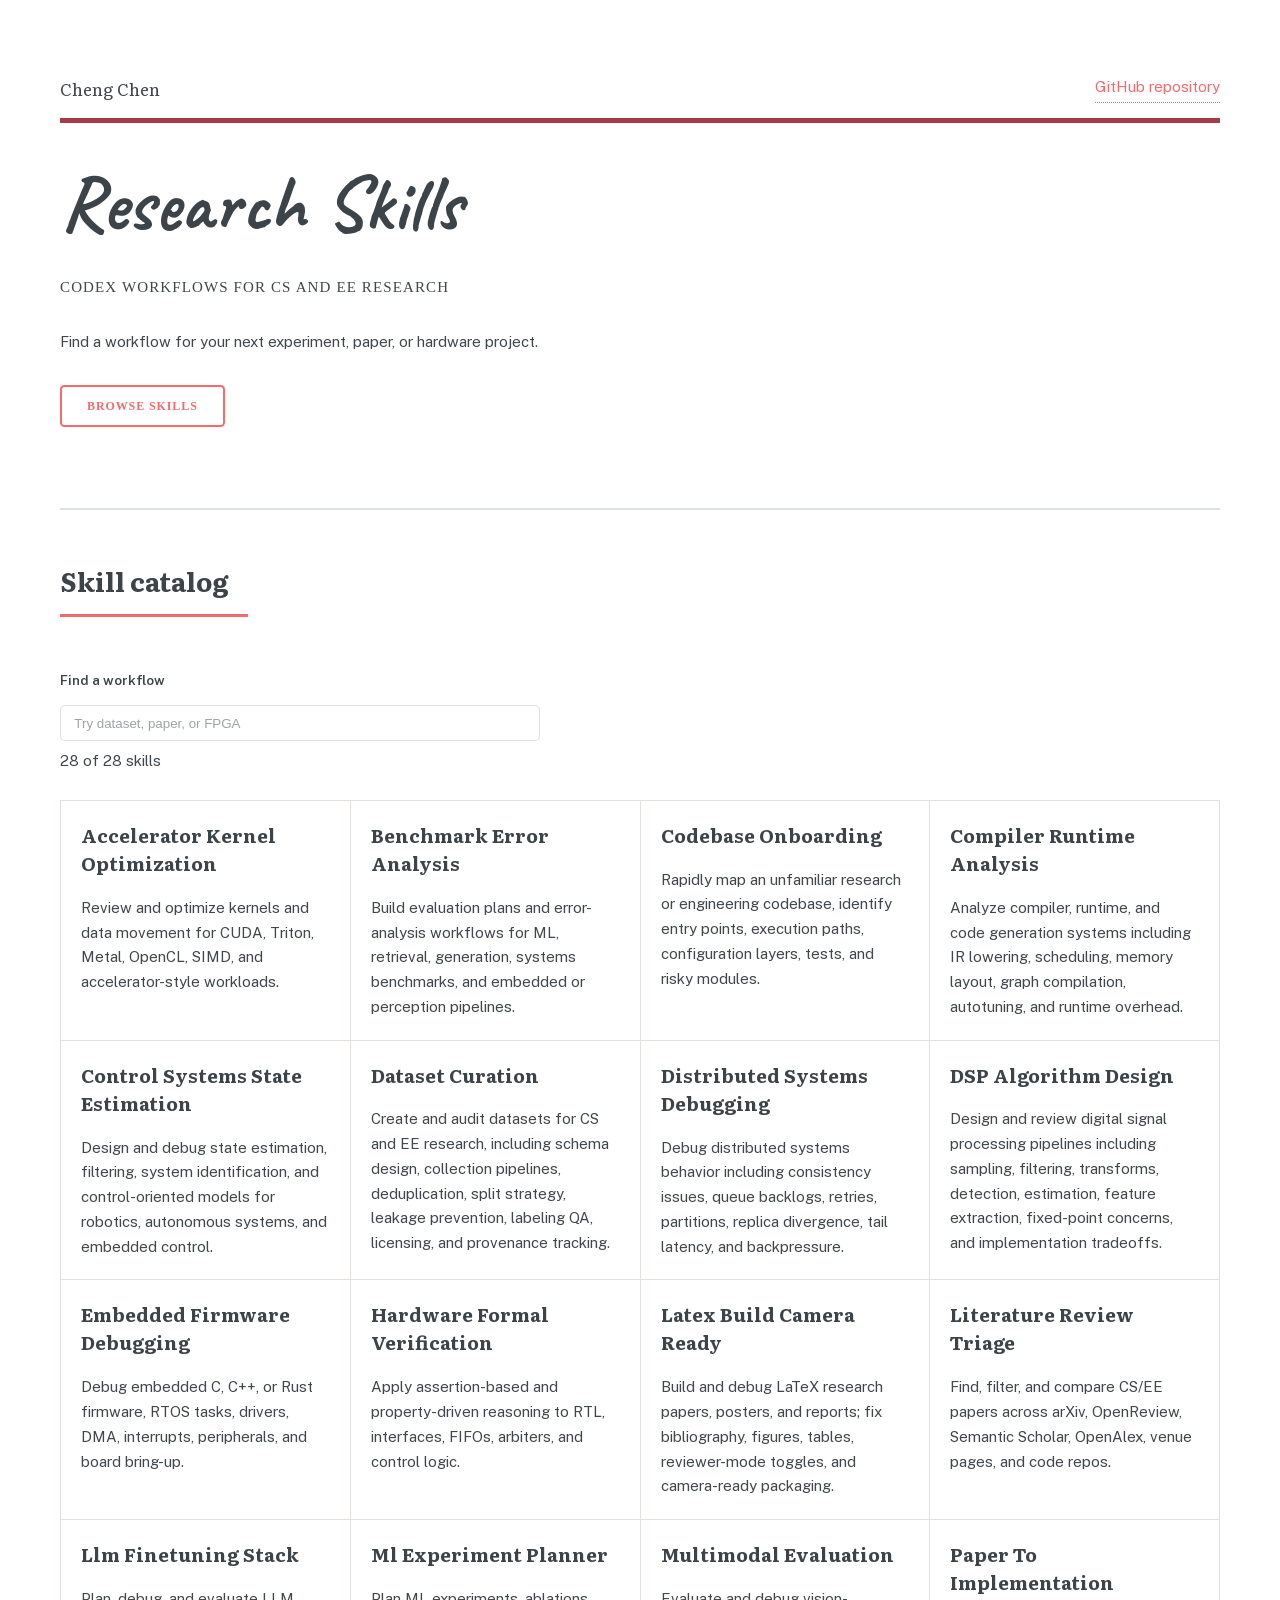
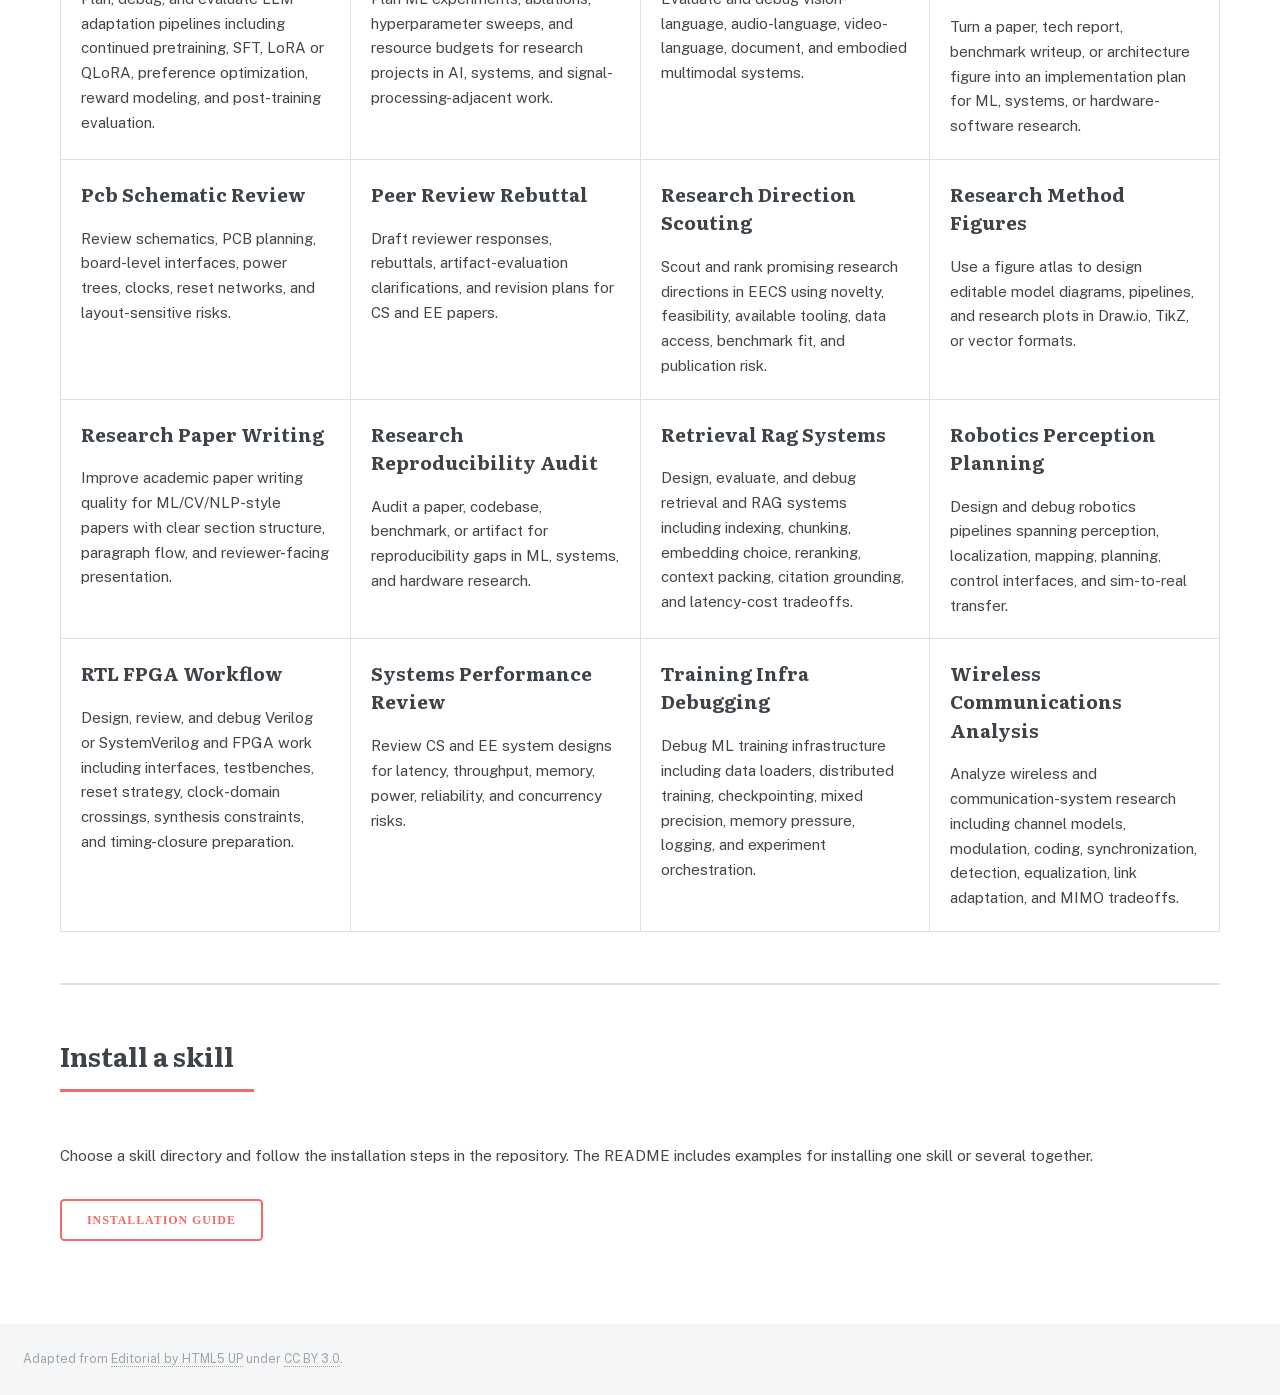
==== commit 103fdde9: "Include research figure workflows in the project catalog" ====
--- a/docs/showcase/index.html
+++ b/docs/showcase/index.html
@@ -110,6 +110,10 @@
               <p>Scout and rank promising research directions in EECS using novelty, feasibility, available tooling, data access, benchmark fit, and publication risk.</p>
             </article>
             <article data-skill>
+              <h3><a href="https://github.com/ceasonen/research-skills/tree/main/skills/research-method-figures">Research Method Figures</a></h3>
+              <p>Use a figure atlas to design editable model diagrams, pipelines, and research plots in Draw.io, TikZ, or vector formats.</p>
+            </article>
+            <article data-skill>
               <h3><a href="https://github.com/ceasonen/research-skills/tree/main/skills/research-paper-writing">Research Paper Writing</a></h3>
               <p>Improve academic paper writing quality for ML/CV/NLP-style papers with clear section structure, paragraph flow, and reviewer-facing presentation.</p>
             </article>
